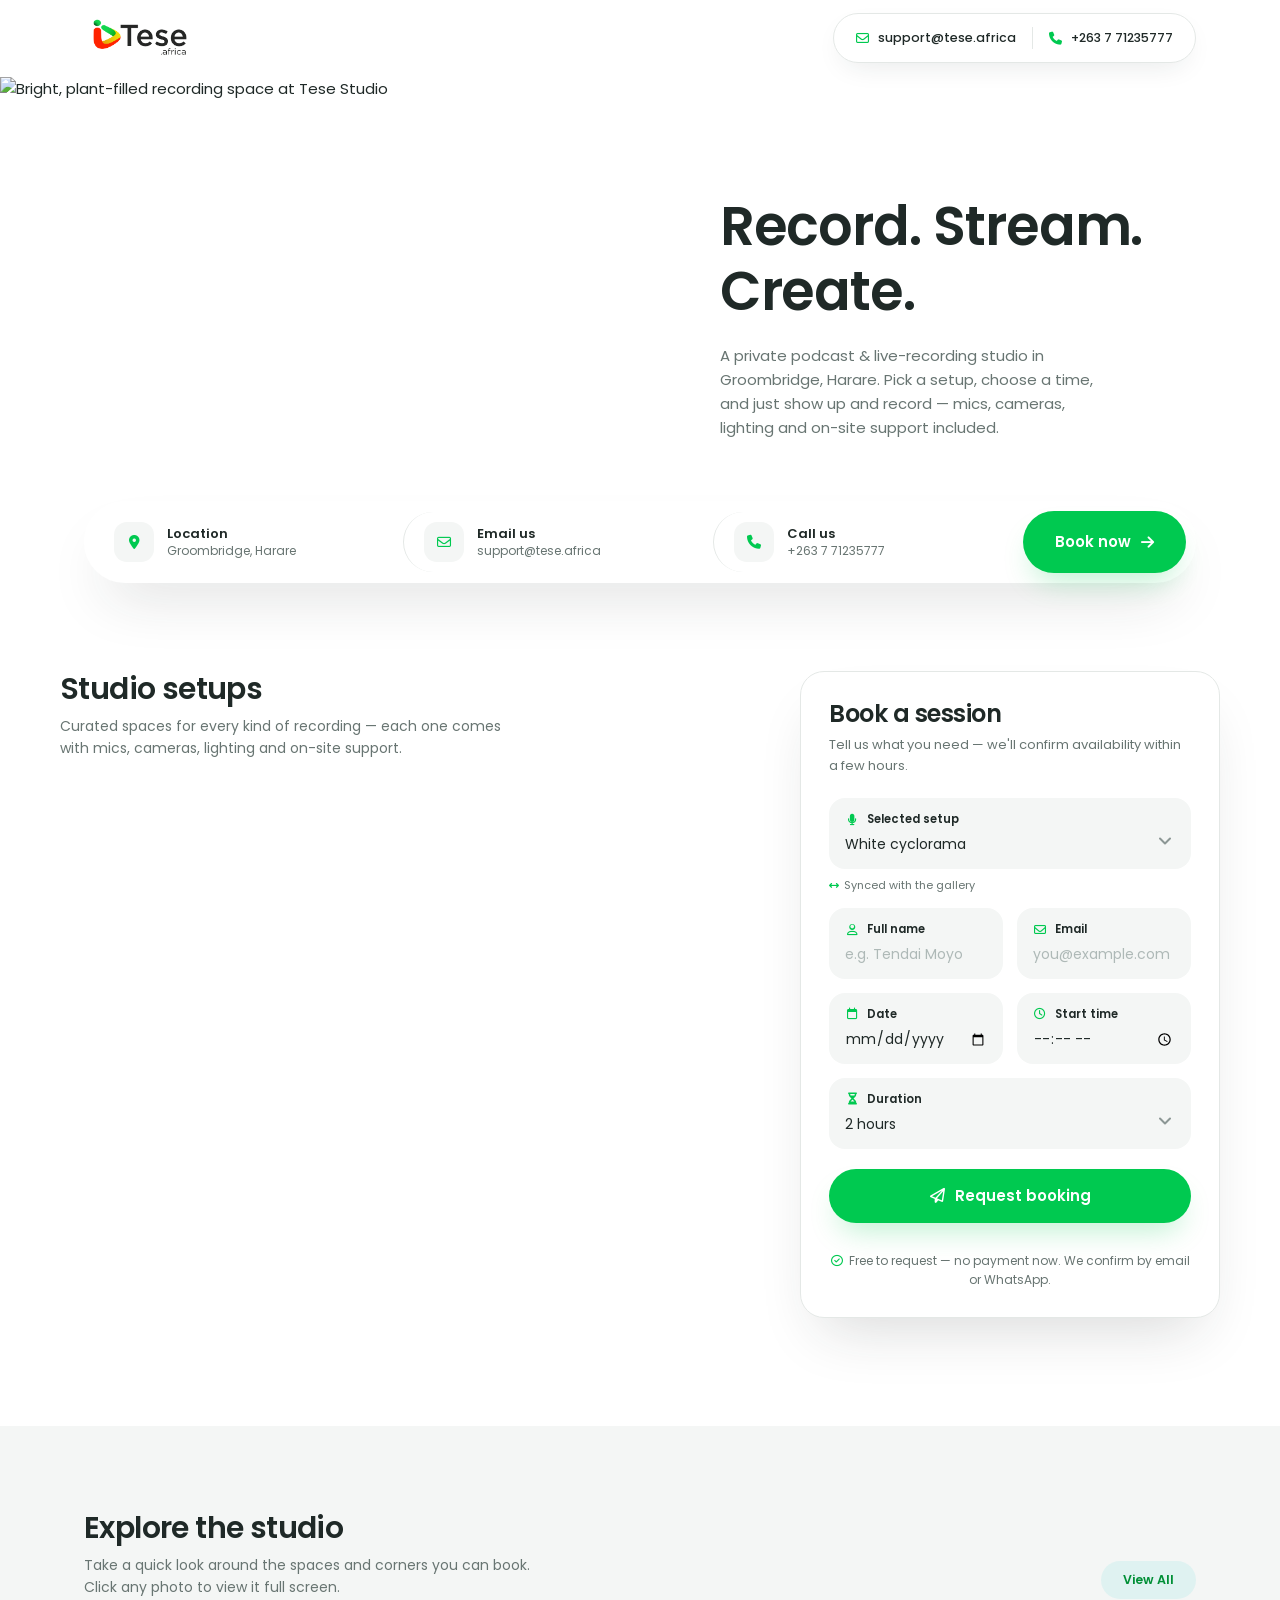
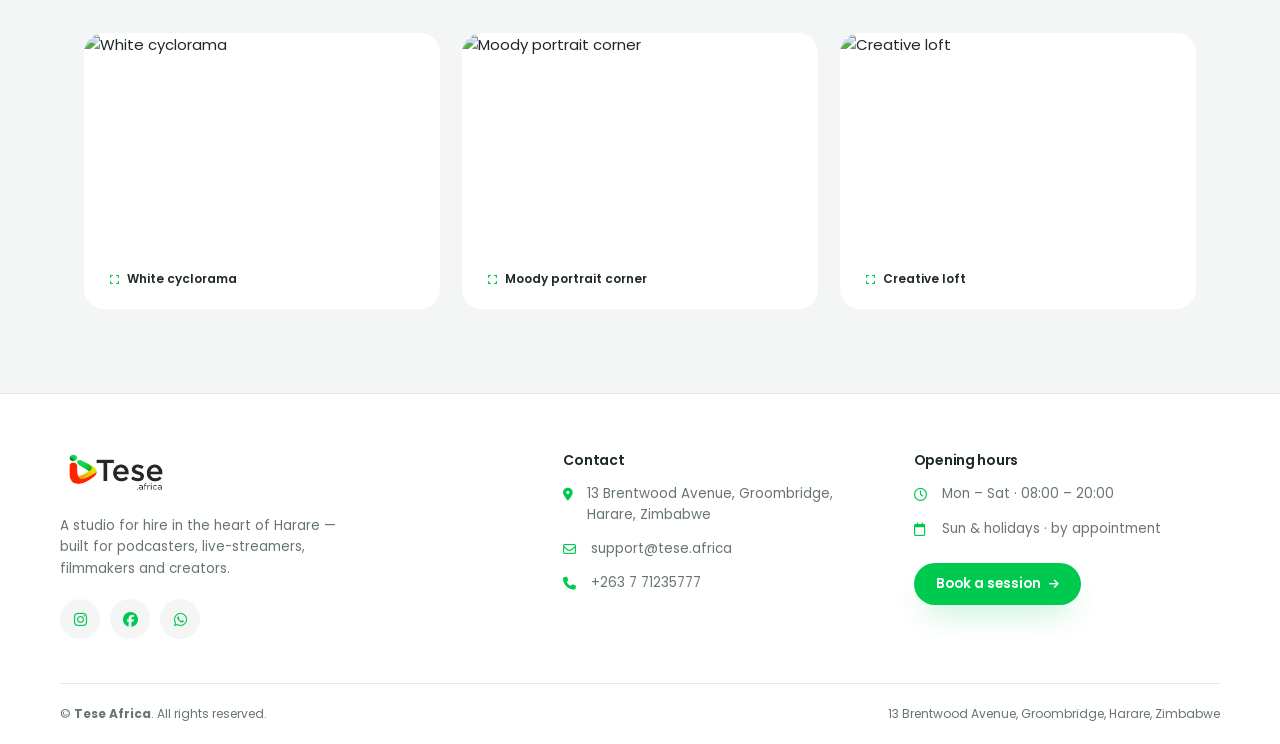
==== index.html @ d5e07c26 "Replace TanStack template with vanilla HTML landing page - Replace React/TanStack Start template wit" ====
<!DOCTYPE html>
<html lang="en">
<head>
<meta charset="UTF-8">
<meta name="viewport" content="width=device-width, initial-scale=1.0">
<title>Tese Studio — Podcast & recording studio hire in Harare</title>

<!-- Fonts + Icons -->
<link rel="preconnect" href="https://fonts.googleapis.com">
<link rel="preconnect" href="https://fonts.gstatic.com" crossorigin>
<link href="https://fonts.googleapis.com/css2?family=Poppins:wght@400;500;600;700&display=swap" rel="stylesheet">
<link rel="stylesheet" href="https://cdnjs.cloudflare.com/ajax/libs/font-awesome/6.5.2/css/all.min.css">
<link rel="icon" type="image/x-icon" href="public/icons/_favicon.ico">
<link rel="icon" type="image/png" href="public/images/Tese-Icon.png">
<link rel="icon" type="image/png" sizes="32x32" href="public/icons/_icon1.png">
<link rel="icon" type="image/png" sizes="192x192" href="public/manifest/web-app-manifest-192x192.png">
<link rel="icon" type="image/png" sizes="512x512" href="public/manifest/web-app-manifest-512x512.png">
<link rel="apple-touch-icon" href="public/icons/_apple-icon.png">
<link rel="icon" type="image/svg+xml" href="public/icons/icon0.svg">
<meta name="theme-color" content="#00C950">

<style>
/* ============ Design tokens (matched to reference) ============ */
:root{
  --green:#00C950;
  --teal:#00C950;
  --teal-dark:#00A83F;
  --teal-text:#008F36;
  --teal-ghost:#F4F6F5;
  --mint:#FFFFFF;
  --bg-soft:#F4F6F5;
  --ink:#1F2927;
  --muted:#687572;
  --line:#E4E8E6;
  --r-lg:24px;
  --r-md:18px;
  --shadow-lg:0 30px 60px -22px rgba(31,41,39,.18);
  --shadow-sm:0 10px 30px -12px rgba(31,41,39,.14);
  --shadow-teal:0 16px 30px -10px rgba(0,201,80,.28);
}

/* ============ Base ============ */
*{margin:0;padding:0;box-sizing:border-box}
html{scroll-behavior:smooth;scroll-padding-top:96px}
body{font-family:'Poppins',sans-serif;color:var(--ink);background:#FFFFFF;font-size:15px;line-height:1.6;-webkit-font-smoothing:antialiased}
img{display:block;max-width:100%}
a{text-decoration:none;color:inherit}
button{font-family:inherit;cursor:pointer;border:0;background:none;color:inherit}
ul{list-style:none}
::selection{background:rgba(47,183,179,.25)}
:focus-visible{outline:3px solid rgba(47,183,179,.55);outline-offset:2px;border-radius:10px}
.container{max-width:1160px;margin:0 auto;padding:0 24px}
h1,h2,h3{font-weight:600;line-height:1.2;letter-spacing:-.02em}
.muted{color:var(--muted)}
.section-head h2,.section-head .split-parent{font-size:clamp(24px,3vw,30px)}
.section-head p{color:var(--muted);font-size:14px;margin-top:8px;max-width:52ch}

/* ============ Header ============ */
.site-header{position:sticky;top:0;z-index:50;background:rgba(255,255,255,.86);backdrop-filter:blur(12px);border-bottom:1px solid transparent;transition:.25s}
.site-header.scrolled{border-color:var(--line);box-shadow:0 8px 24px -18px rgba(21,58,57,.25)}
.header-inner{display:flex;align-items:center;justify-content:space-between;gap:16px;height:76px}
.logo{display:inline-flex;align-items:center;gap:12px}
.logo-img{width:112px;height:auto;max-height:42px;object-fit:contain}
.header-contact{display:flex;align-items:center;background:#FFFFFF;border:1px solid var(--line);border-radius:999px;padding:6px;box-shadow:var(--shadow-sm)}
.hc-item{display:inline-flex;align-items:center;gap:9px;padding:8px 16px;border-radius:999px;font-size:12.5px;font-weight:500;transition:.2s}
.hc-item i{color:var(--teal);font-size:13px}
.hc-item:hover{background:var(--teal-ghost);color:var(--teal-text)}
.hc-sep{width:1px;height:22px;background:var(--line)}

/* ============ Hero (split + overlapping pill bar) ============ */
.hero-grid{display:grid;grid-template-columns:1.05fr 1fr;align-items:center}
.hero-media{position:relative}
.hero-media img{width:100%;height:480px;object-fit:cover}
.hero-copy{padding:64px 7vw 64px 64px}
.hero-copy h1{font-size:clamp(34px,4.3vw,54px);font-weight:600;color:#1F2927}
.hero-copy p{margin-top:20px;color:var(--muted);font-size:15px;max-width:42ch}
.hero-bar{position:relative;z-index:5;margin-top:-56px}
.quickbar{background:#FFFFFF;border-radius:999px;box-shadow:var(--shadow-lg);display:flex;align-items:center;padding:10px;gap:4px}
.qb-field{flex:1;display:flex;align-items:center;gap:13px;padding:10px 20px;border-radius:999px;transition:.2s}
.qb-field + .qb-field{border-left:1px solid var(--line)}
a.qb-field:hover{background:var(--teal-ghost)}
.qb-ic{flex:none;width:40px;height:40px;border-radius:13px;background:var(--teal-ghost);color:var(--teal);display:grid;place-items:center;font-size:14px}
.qb-label{display:block;font-size:13px;font-weight:600;line-height:1.3}
.qb-value{display:block;font-size:12px;color:var(--muted);line-height:1.3;white-space:nowrap}
.qb-btn{flex:none;display:inline-flex;align-items:center;justify-content:center;gap:10px;height:62px;padding:0 32px;border-radius:999px;background:var(--teal);color:#FFFFFF;font-size:15px;font-weight:600;box-shadow:var(--shadow-teal);transition:.25s}
.qb-btn:hover{background:var(--teal-dark);transform:translateY(-2px)}

/* ============ Main two-column layout ============ */
.booking-section{padding:88px 0 20px}
.two-col{display:grid;grid-template-columns:minmax(0,1.2fr) minmax(0,420px);gap:48px;align-items:start}

/* ---- Booking panel (sticky) ---- */
.booking-aside{position:sticky;top:100px}
.booking-card{background:#FFFFFF;border:1px solid var(--line);border-radius:var(--r-lg);padding:28px;box-shadow:var(--shadow-lg)}
.booking-card h2{font-size:24px}
.booking-card .sub{color:var(--muted);font-size:13px;margin:6px 0 22px}
.form-grid{display:grid;gap:14px}
.form-row{display:grid;grid-template-columns:1fr 1fr;gap:14px}
.field{background:var(--bg-soft);border:1.5px solid transparent;border-radius:16px;padding:11px 15px 12px;transition:.2s}
.field label{display:flex;align-items:center;gap:8px;font-size:11.5px;font-weight:600;color:var(--ink)}
.field label i{color:var(--teal);font-size:12px;width:14px;text-align:center}
.field input,.field select{width:100%;border:0;background:transparent;font-family:inherit;font-size:14px;color:var(--ink);padding:5px 0 0;outline:none}
.field input::placeholder{color:#AEB9B7}
.field select{appearance:none;-webkit-appearance:none;cursor:pointer;padding-right:24px;
  background-image:url("data:image/svg+xml,%3Csvg xmlns='http://www.w3.org/2000/svg' width='12' height='8' viewBox='0 0 12 8'%3E%3Cpath fill='none' stroke='%238C9795' stroke-width='2' stroke-linecap='round' stroke-linejoin='round' d='M1 1.5 6 6.5 11 1.5'/%3E%3C/svg%3E");
  background-repeat:no-repeat;background-position:right 4px center}
.field:focus-within{border-color:var(--teal);background:#FFFFFF;box-shadow:0 0 0 4px rgba(47,183,179,.14)}
.field.invalid{border-color:#E5484D;background:#FEF4F3}
.error-msg{display:none;color:#E5484D;font-size:11px;margin-top:5px}
.field.invalid .error-msg{display:block}
.sync-note{font-size:11px;color:var(--muted);margin-top:7px}
.sync-note i{color:var(--teal);margin-right:5px;font-size:10px}
.btn-primary{display:inline-flex;align-items:center;justify-content:center;gap:10px;background:var(--teal);color:#FFFFFF;font-size:15px;font-weight:600;border-radius:999px;transition:.25s;box-shadow:var(--shadow-teal)}
.btn-primary:hover{background:var(--teal-dark);transform:translateY(-2px)}
.btn-block{width:100%;height:54px;margin-top:6px}
.helper{margin-top:14px;text-align:center;font-size:12px;color:var(--muted)}
.helper i{color:var(--teal);margin-right:6px}

/* ============ Explore section ============ */
.explore{background:var(--bg-soft);padding:84px 0;margin-top:88px}
.explore .section-head{display:flex;align-items:flex-end;justify-content:space-between;gap:24px;margin-bottom:34px}
.btn-ghost{background:#DFF2F1;color:var(--teal-text);font-size:12.5px;font-weight:600;padding:10px 22px;border-radius:999px;transition:.25s;white-space:nowrap}
.btn-ghost:hover{background:var(--teal);color:#FFFFFF;transform:translateY(-2px)}
.explore-grid{display:grid;grid-template-columns:repeat(3,1fr);gap:22px}
.explore-grid.collapsed .explore-card:nth-child(n+4){display:none}
.explore-card{position:relative;border-radius:20px;overflow:hidden;cursor:zoom-in;aspect-ratio:4/3.1;background:var(--mint)}
.explore-card img{width:100%;height:100%;object-fit:cover;transition:transform .5s}
.explore-card:hover img{transform:scale(1.06)}
.explore-card::after{content:"";position:absolute;inset:0;background:linear-gradient(to top,rgba(15,26,26,.28),transparent 45%);opacity:0;transition:.3s}
.explore-card:hover::after{opacity:1}
.ec-cap{position:absolute;left:12px;bottom:12px;z-index:2;display:inline-flex;align-items:center;gap:8px;background:rgba(255,255,255,.94);font-size:12px;font-weight:600;padding:8px 14px;border-radius:999px}
.ec-cap i{color:var(--teal);font-size:10px}

/* ============ Footer ============ */
.site-footer{border-top:1px solid var(--line);background:#FFFFFF}
.footer-grid{display:grid;grid-template-columns:1.5fr 1fr 1fr;gap:44px;padding:58px 0 44px}
.footer-grid p{color:var(--muted);font-size:13.5px;margin-top:14px;max-width:34ch}
.f-title{font-size:14px;font-weight:600;margin-bottom:16px}
.f-item{display:flex;gap:12px;color:var(--muted);font-size:13.5px;margin-bottom:13px;line-height:1.55}
.f-item i{color:var(--teal);width:16px;margin-top:4px;font-size:13px}
a.f-item:hover{color:var(--teal-text)}
.f-link{display:inline-flex;align-items:center;gap:8px;color:#FFFFFF;font-size:13.5px;font-weight:600;margin-top:10px;background:var(--teal);padding:10px 22px;border-radius:999px;transition:.25s;box-shadow:var(--shadow-teal)}
.f-link:hover{background:var(--teal-dark);transform:translateY(-2px)}
.f-link i{font-size:11px;transition:.2s}
.f-link:hover i{transform:translateX(4px)}
.socials{display:flex;gap:10px;margin-top:20px}
.social{width:40px;height:40px;border-radius:50%;background:var(--teal-ghost);color:var(--teal);display:grid;place-items:center;font-size:15px;transition:.25s}
.social:hover{background:var(--teal);color:#FFFFFF;transform:translateY(-3px)}
.footer-bottom{border-top:1px solid var(--line);padding:20px 0;display:flex;justify-content:space-between;gap:12px;flex-wrap:wrap;font-size:12px;color:var(--muted)}

/* ============ Fullscreen viewer ============ */
.lightbox{position:fixed;inset:0;z-index:80;display:flex;align-items:center;justify-content:center;padding:24px;background:rgba(13,20,20,.74);backdrop-filter:blur(10px);opacity:0;pointer-events:none;transition:opacity .25s}
.lightbox.open{opacity:1;pointer-events:auto}
.lb-figure{max-width:960px;width:100%;transform:scale(.95) translateY(14px);transition:transform .3s}
.lightbox.open .lb-figure{transform:none}
.lb-figure img{width:100%;max-height:72vh;object-fit:cover;border-radius:20px;box-shadow:0 40px 90px -20px rgba(0,0,0,.6)}
.lb-figure figcaption{margin-top:18px;text-align:center;color:#FFFFFF}
.lb-figure strong{display:block;font-size:19px;font-weight:600}
.lb-figure span{display:block;margin-top:4px;font-size:13px;color:rgba(255,255,255,.72)}
.lb-img-wrap{position:relative;display:inline-block;max-width:100%}
.lb-book-btn{position:absolute;bottom:18px;right:18px;z-index:5;padding:12px 26px;font-size:14px}
.lb-close{position:fixed;top:22px;right:22px;width:46px;height:46px;border-radius:50%;background:rgba(255,255,255,.14);border:1px solid rgba(255,255,255,.25);color:#FFFFFF;font-size:16px;display:grid;place-items:center;transition:.25s}
.lb-close:hover{background:#FFFFFF;color:var(--ink)}

/* ============ Success modal ============ */
.modal{position:fixed;inset:0;z-index:90;display:grid;place-items:center;padding:20px;background:rgba(13,20,20,.6);backdrop-filter:blur(6px);opacity:0;pointer-events:none;transition:opacity .25s}
.modal.open{opacity:1;pointer-events:auto}
.modal-card{background:#FFFFFF;border-radius:var(--r-lg);padding:34px 30px;max-width:430px;width:100%;text-align:center;transform:translateY(14px) scale(.97);transition:transform .3s;box-shadow:var(--shadow-lg)}
.modal.open .modal-card{transform:none}
.check-ic{width:64px;height:64px;border-radius:50%;background:var(--teal-ghost);color:var(--teal);font-size:25px;display:grid;place-items:center;margin:0 auto 16px}
.modal-card h3{font-size:21px}
.modal-card>p{color:var(--muted);font-size:13.5px;margin-top:8px}
.modal-card>p b{color:var(--ink);font-weight:600}
.summary{margin:20px 0 22px;text-align:left;background:var(--bg-soft);border-radius:16px;padding:4px 18px}
.summary li{display:flex;justify-content:space-between;gap:14px;padding:11px 0;font-size:13px;border-bottom:1px dashed var(--line)}
.summary li:last-child{border:0}
.summary .k{color:var(--muted)}
.summary .v{font-weight:600;text-align:right}

/* ============ Responsive ============ */
@media (max-width:1024px){
  .two-col{grid-template-columns:1fr;gap:56px}
  .booking-aside{position:static}
  .hero-grid{grid-template-columns:1fr}
  .hero-media img{height:300px}
  .hero-copy{padding:32px 24px 4px}
  .hero-bar{margin-top:26px}
  .explore-grid{grid-template-columns:repeat(2,1fr)}
  .footer-grid{grid-template-columns:1fr 1fr}
}
@media (max-width:767px){
  .container{padding:0 24px}
  .site-header{border-bottom-color:var(--line)}
  .header-inner{height:68px;gap:12px}
  .logo-img{width:96px}
  .header-contact{padding:4px}
  .hc-item{padding:8px 10px}
  .hc-sep{display:none}
  .hero-media img{height:240px}
  .hero-copy{padding:32px 24px 4px}
  .hero-bar{margin-top:24px}
  .quickbar{flex-direction:column;align-items:stretch;padding:10px;border-radius:24px;gap:2px}
  .qb-field{padding:12px 14px;gap:10px}
  .qb-field + .qb-field{border-left:0;border-top:1px solid var(--line)}
  .qb-ic{width:34px;height:34px}
  .qb-btn{width:100%;height:52px;margin-top:8px;padding:0 18px;font-size:14px}
  .header-contact .hc-item span{display:none}
  .booking-section{padding:56px 0 48px}
  .section-head{padding:0}
  .section-head h2{font-size:24px}
  .section-head p{font-size:13px}
  #accordionGallery{width:100%;max-width:100%;margin-top:20px}
  .two-col{grid-template-columns:1fr;gap:32px}
  .booking-aside{position:static}
  .booking-card{padding:20px}
  .form-grid{gap:12px}
  .field{padding:11px 14px 12px}
  .explore-grid{grid-template-columns:1fr;gap:16px}
  .explore{padding:56px 0 48px;margin-top:56px}
  .explore .section-head{flex-direction:column;align-items:flex-start;gap:14px;margin-bottom:28px}
  .footer-grid{grid-template-columns:1fr;gap:36px;padding:56px 0 48px;text-align:left;justify-items:start;align-items:start}
  .footer-grid > div{width:100%}
  .f-item{justify-content:flex-start}
  .socials{justify-content:flex-start}
  .footer-bottom{justify-content:flex-start;text-align:left;padding:24px 0}
  .fb-address{display:none}
  .site-footer{padding:0 20px}
}
@media (max-width:460px){
  .form-row{grid-template-columns:1fr}
}
@media (prefers-reduced-motion:reduce){
  *,*::before,*::after{transition:none!important;animation:none!important}
  html{scroll-behavior:auto}
}
.star-border {
  position: relative;
  border-radius: 999px;
  overflow: hidden;
  z-index: 0;
  display: inline-flex;
  align-items: center;
  justify-content: center;
}
.star-border::before,
.star-border::after {
  content: '';
  position: absolute;
  border-radius: 50%;
  background: radial-gradient(circle, var(--sb-color, #00C950), transparent 10%);
  opacity: 0.7;
  z-index: -1;
}
.star-border::before {
  width: 300%;
  height: 50%;
  bottom: -12px;
  right: -250%;
  animation: star-movement-bottom linear infinite alternate;
}
.star-border::after {
  width: 300%;
  height: 50%;
  top: -12px;
  left: -250%;
  animation: star-movement-top linear infinite alternate;
}
.star-border.circle {
  border-radius: 50%;
  width: 48px;
  height: 48px;
  padding: 0;
  flex: none;
}
.star-border-container {
  display: inline-block;
  position: relative;
  border-radius: 50%;
  overflow: hidden;
}
.border-gradient-bottom {
  position: absolute;
  width: 300%;
  height: 50%;
  opacity: 0.7;
  bottom: -12px;
  right: -250%;
  border-radius: 50%;
  animation: star-movement-bottom linear infinite alternate;
  z-index: 0;
}
.border-gradient-top {
  position: absolute;
  opacity: 0.7;
  width: 300%;
  height: 50%;
  top: -12px;
  left: -250%;
  border-radius: 50%;
  animation: star-movement-top linear infinite alternate;
  z-index: 0;
}
.inner-content {
  position: relative;
  border: 1px solid transparent;
  background: var(--sb-bg, #000);
  color: var(--sb-color, white);
  font-size: 16px;
  text-align: center;
  padding: 0;
  width: 48px;
  height: 48px;
  border-radius: 50%;
  z-index: 1;
  pointer-events: auto;
  display: inline-flex;
  align-items: center;
  justify-content: center;
}
@keyframes star-movement-bottom {
  0% { transform: translate(0%, 0%); opacity: 1; }
  100% { transform: translate(-100%, 0%); opacity: 0; }
}
@keyframes star-movement-top {
  0% { transform: translate(0%, 0%); opacity: 1; }
  100% { transform: translate(100%, 0%); opacity: 0; }
}

/* ============ AccordionGallery ============ */
#accordionGallery { margin-top: 26px; }
.accordion-gallery {
  --ag-accent: #ffffff;
  --ag-overlay: #060010;
  --ag-text: #ffffff;
  --ag-gap: 10px;
  --ag-radius: 16px;
  --ag-media-size: 320px;
  display: flex;
  flex-direction: row;
  gap: var(--ag-gap);
  width: 100%;
  max-width: 100%;
  perspective: 1400px;
  perspective-origin: 50% 50%;
}
.accordion-gallery--vertical { flex-direction: column; }
.ag-panel {
  position: relative;
  flex: 1 1 0;
  min-width: 0;
  min-height: 0;
  overflow: hidden;
  border-radius: var(--ag-radius);
  cursor: pointer;
  display: block;
  text-decoration: none;
  outline: none;
  transform-style: preserve-3d;
  transform-origin: center center;
  background: #0a0713;
  box-shadow: 0 10px 30px -18px rgba(0,0,0,.8);
  will-change: flex-grow, transform;
  -webkit-tap-highlight-color: transparent;
}
.ag-panel:focus-visible {
  box-shadow: 0 0 0 2px var(--ag-accent), 0 10px 30px -18px rgba(0,0,0,.8);
}
.ag-panel__frame { position: absolute; inset: 0; overflow: hidden; border-radius: inherit; }
.ag-panel__media {
  --ag-gray: 1; --ag-dim: 0.35;
  position: absolute; top: 50%; left: 50%;
  width: var(--ag-media-size); height: 100%;
  filter: grayscale(var(--ag-gray));
  will-change: transform, filter;
}
.accordion-gallery--vertical .ag-panel__media { width: 100%; height: var(--ag-media-size); }
.ag-panel__media img {
  width: 100%; height: 100%; object-fit: cover;
  display: block; user-select: none; -webkit-user-drag: none;
}
.ag-panel__overlay {
  position: absolute; inset: 0; pointer-events: none;
  background: linear-gradient(180deg, transparent 45%, color-mix(in srgb, var(--ag-overlay) 78%, transparent) 100%),
              color-mix(in srgb, var(--ag-overlay) calc(var(--ag-dim, 0.35) * 100%), transparent);
}
.ag-panel__label {
  position: absolute; left: 20px; bottom: 20px; right: 20px;
  display: flex; align-items: center; gap: 12px;
  pointer-events: none; z-index: 2;
}
.ag-panel__bar {
  flex: 0 0 auto; width: 3px; height: 26px; border-radius: 3px;
  background: var(--ag-accent); opacity: 0;
  box-shadow: 0 0 12px color-mix(in srgb, var(--ag-accent) 60%, transparent);
}
.ag-panel__text {
  color: var(--ag-text); font-family: inherit; font-weight: 600;
  font-size: clamp(1rem, 1.4vw, 1.4rem); letter-spacing: 0.01em;
  white-space: nowrap; overflow: hidden; text-overflow: ellipsis; opacity: 0;
  text-shadow: 0 2px 14px rgba(0,0,0,.55);
}
@media (max-width: 520px) {
  .accordion-gallery { flex-direction: column; perspective: none; height: auto !important; }
  .ag-panel { min-height: 84px; transform: none !important; }
  .accordion-gallery .ag-panel__media { width: 100%; height: var(--ag-media-size); }
}
@media (prefers-reduced-motion: reduce) { .ag-panel, .ag-panel__media { will-change: auto; } }

</style>
</head>
<body id="top">

<!-- ================= HEADER ================= -->
<header class="site-header">
  <div class="container header-inner">
    <a class="logo" href="#top" aria-label="Tese Studio — home">
      <img class="logo-img" src="public/images/Tese-Dark-logo.png" alt="Tese Studio">
    </a>
    <div class="header-contact">
      <a class="hc-item" href="mailto:support@tese.africa"><i class="fa-regular fa-envelope"></i><span>support@tese.africa</span></a>
      <span class="hc-sep" aria-hidden="true"></span>
      <a class="hc-item" href="tel:+263771235777"><i class="fa-solid fa-phone"></i><span>+263 7 71235777</span></a>
    </div>
  </div>
</header>

<main>
  <!-- ================= HERO ================= -->
  <section class="hero">
    <div class="hero-grid">
      <div class="hero-media">
        <img src="https://images.unsplash.com/photo-1497366216548-37526070297c?auto=format&fit=crop&w=1600&q=80" alt="Bright, plant-filled recording space at Tese Studio">
      </div>
      <div class="hero-copy">
        <h1 id="heroTitle" class="split-parent">Record. Stream. Create.</h1>
        <p>A private podcast &amp; live-recording studio in Groombridge, Harare. Pick a setup, choose a time, and just show up and record — mics, cameras, lighting and on-site support included.</p>
      </div>
    </div>

    <!-- Overlapping quick-contact pill (mirrors the reference search bar) -->
    <div class="hero-bar container">
      <div class="quickbar">
        <div class="qb-field">
          <span class="qb-ic"><i class="fa-solid fa-location-dot"></i></span>
          <span><span class="qb-label">Location</span><span class="qb-value">Groombridge, Harare</span></span>
        </div>
        <a class="qb-field" href="mailto:support@tese.africa">
          <span class="qb-ic"><i class="fa-regular fa-envelope"></i></span>
          <span><span class="qb-label">Email us</span><span class="qb-value">support@tese.africa</span></span>
        </a>
        <a class="qb-field" href="tel:+263771235777">
          <span class="qb-ic"><i class="fa-solid fa-phone"></i></span>
          <span><span class="qb-label">Call us</span><span class="qb-value">+263 7 71235777</span></span>
        </a>
        <a class="qb-btn star-border" href="#book">Book now <i class="fa-solid fa-arrow-right"></i></a>
      </div>
    </div>
  </section>

  <!-- ================= MAIN: gallery + booking ================= -->
  <section class="booking-section container" id="book">
    <div class="two-col">

      <!-- LEFT — setups gallery -->
      <div>
        <div class="section-head">
          <h2 id="studioSetupsTitle" class="split-parent">Studio setups</h2>
          <p>Curated spaces for every kind of recording — each one comes with mics, cameras, lighting and on-site support.</p>
        </div>

        <div id="accordionGallery"></div>
      </div>

      <!-- RIGHT — sticky booking panel -->
      <aside class="booking-aside" aria-label="Booking form">
        <div class="booking-card">
          <h2>Book a session</h2>
          <p class="sub">Tell us what you need — we'll confirm availability within a few hours.</p>

          <form id="bookingForm" class="form-grid" novalidate>
            <div class="field">
              <label for="setupSelect"><i class="fa-solid fa-microphone"></i>Selected setup</label>
              <select id="setupSelect"><!-- options injected --></select>
            </div>
            <p class="sync-note" style="margin-top:-6px"><i class="fa-solid fa-arrows-left-right"></i>Synced with the gallery</p>

            <div class="form-row">
              <div class="field">
                <label for="fullName"><i class="fa-regular fa-user"></i>Full name</label>
                <input id="fullName" type="text" placeholder="e.g. Tendai Moyo" autocomplete="name">
                <span class="error-msg">Please enter your full name</span>
              </div>
              <div class="field">
                <label for="email"><i class="fa-regular fa-envelope"></i>Email</label>
                <input id="email" type="email" placeholder="you@example.com" autocomplete="email">
                <span class="error-msg">Enter a valid email address</span>
              </div>
            </div>

            <div class="form-row">
              <div class="field">
                <label for="date"><i class="fa-regular fa-calendar"></i>Date</label>
                <input id="date" type="date">
                <span class="error-msg">Pick a date (today or later)</span>
              </div>
              <div class="field">
                <label for="time"><i class="fa-regular fa-clock"></i>Start time</label>
                <input id="time" type="time">
                <span class="error-msg">Pick a start time</span>
              </div>
            </div>

            <div class="field">
              <label for="duration"><i class="fa-solid fa-hourglass-half"></i>Duration</label>
              <select id="duration">
                <option>1 hour</option>
                <option selected>2 hours</option>
                <option>3 hours</option>
                <option>4 hours</option>
                <option>6 hours</option>
                <option>Full day (8 hours)</option>
              </select>
            </div>

            <button type="submit" class="btn-primary btn-block star-border"><i class="fa-regular fa-paper-plane"></i> Request booking</button>
            <p class="helper"><i class="fa-regular fa-circle-check"></i>Free to request — no payment now. We confirm by email or WhatsApp.</p>
          </form>
        </div>
      </aside>

    </div>
  </section>

  <!-- ================= EXPLORE ================= -->
  <section class="explore" id="explore">
    <div class="container">
      <div class="section-head">
        <div>
          <h2 id="exploreTitle" class="split-parent">Explore the studio</h2>
          <p>Take a quick look around the spaces and corners you can book. Click any photo to view it full screen.</p>
        </div>
        <button class="btn-ghost star-border" id="viewAllBtn">View All</button>
      </div>
      <div class="explore-grid collapsed" id="exploreGrid"><!-- cards injected from studioSetups --></div>
    </div>
  </section>
</main>

<!-- ================= FOOTER ================= -->
<footer class="site-footer">
  <div class="container footer-grid">
    <div>
      <a class="logo" href="https://tese.africa" target="_blank" rel="noopener" aria-label="Tese Africa — home">
        <img class="logo-img" src="public/images/Tese-Dark-logo.png" alt="Tese Africa">
      </a>
      <p>A studio for hire in the heart of Harare — built for podcasters, live-streamers, filmmakers and creators.</p>
      <div class="socials">
        <a class="social" href="https://www.instagram.com/tese.africa/" target="_blank" rel="noopener" aria-label="Tese Africa on Instagram"><i class="fa-brands fa-instagram"></i></a>
        <a class="social" href="https://www.facebook.com/p/Tese-Africa-61585199640079/" target="_blank" rel="noopener" aria-label="Tese Africa on Facebook"><i class="fa-brands fa-facebook"></i></a>
        <a class="social" href="https://wa.me/263771235777" target="_blank" rel="noopener" aria-label="Tese Africa on WhatsApp"><i class="fa-brands fa-whatsapp"></i></a>
      </div>
    </div>
    <div>
      <h3 class="f-title">Contact</h3>
      <p class="f-item"><i class="fa-solid fa-location-dot"></i>13 Brentwood Avenue, Groombridge, Harare, Zimbabwe</p>
      <a class="f-item" href="mailto:support@tese.africa"><i class="fa-regular fa-envelope"></i>support@tese.africa</a>
      <a class="f-item" href="tel:+263771235777"><i class="fa-solid fa-phone"></i>+263 7 71235777</a>
    </div>
    <div>
      <h3 class="f-title">Opening hours</h3>
      <p class="f-item"><i class="fa-regular fa-clock"></i>Mon – Sat · 08:00 – 20:00</p>
      <p class="f-item"><i class="fa-regular fa-calendar"></i>Sun &amp; holidays · by appointment</p>
      <a class="f-link star-border" href="#book">Book a session <i class="fa-solid fa-arrow-right"></i></a>
    </div>
  </div>
  <div class="container footer-bottom">
    <a href="https://tese.africa" target="_blank" rel="noopener"><span>© <span id="year"></span> <strong>Tese Africa</strong>. All rights reserved.</span></a>
    <span class="fb-address">13 Brentwood Avenue, Groombridge, Harare, Zimbabwe</span>
  </div>
</footer>

<!-- ================= FULLSCREEN VIEWER ================= -->
<div class="lightbox" id="lightbox" role="dialog" aria-modal="true" aria-label="Full screen setup preview" aria-hidden="true">
  <button class="lb-close" id="lbClose" aria-label="Close full screen preview"><i class="fa-solid fa-xmark"></i></button>
  <figure class="lb-figure">
    <span class="lb-img-wrap">
      <img id="lbImg" src="" alt="">
      <button class="btn-primary lb-book-btn star-border" id="lbBook"><i class="fa-solid fa-calendar-check"></i> Book a session</button>
    </span>
    <figcaption><strong id="lbName"></strong><span id="lbDesc"></span></figcaption>
  </figure>
</div>

<!-- ================= SUCCESS CONFIRMATION ================= -->
<div class="modal" id="successModal" role="dialog" aria-modal="true" aria-label="Booking request confirmation" aria-hidden="true">
  <div class="modal-card">
    <div class="check-ic"><i class="fa-solid fa-check"></i></div>
    <h3>Booking request sent!</h3>
    <p>Thanks, <b id="sumName"></b> — we've received your request and will confirm at <b id="sumEmail"></b> shortly.</p>
    <ul class="summary">
      <li><span class="k">Setup</span><span class="v" id="sumSetup"></span></li>
      <li><span class="k">Date</span><span class="v" id="sumDate"></span></li>
      <li><span class="k">Start time</span><span class="v" id="sumTime"></span></li>
      <li><span class="k">Duration</span><span class="v" id="sumDuration"></span></li>
    </ul>
    <button class="btn-primary star-border" id="closeSuccess" style="padding:13px 36px">Done</button>
  </div>
</div>

<!-- ClickSpark integration (vanilla JS overlay) -->
<script>
  (function() {
    var sparkColor = '#00C950';
    var sparkSize = 10;
    var sparkRadius = 15;
    var sparkCount = 8;
    var duration = 400;

    var canvas = document.createElement('canvas');
    canvas.style.cssText = 'position:fixed;inset:0;z-index:9999;width:100vw;height:100vh;pointer-events:none;display:block;user-select:none;';
    document.body.appendChild(canvas);
    var ctx = canvas.getContext('2d');

    var sparks = [];
    var dpr = Math.min(window.devicePixelRatio || 1, 2);
    var w, h;

    function resize() {
      w = window.innerWidth;
      h = window.innerHeight;
      canvas.width = w * dpr;
      canvas.height = h * dpr;
      canvas.style.width = w + 'px';
      canvas.style.height = h + 'px';
      ctx.setTransform(dpr, 0, 0, dpr, 0, 0);
    }
    resize();
    window.addEventListener('resize', resize);

    function easeFunc(t) {
      return t * (2 - t);
    }

    function draw(timestamp) {
      ctx.clearRect(0, 0, w, h);
      sparks = sparks.filter(function(spark) {
        var elapsed = timestamp - spark.startTime;
        if (elapsed >= duration) return false;
        var progress = elapsed / duration;
        var eased = easeFunc(progress);
        var distance = eased * sparkRadius;
        var lineLength = sparkSize * (1 - eased);
        var x1 = spark.x + distance * Math.cos(spark.angle);
        var y1 = spark.y + distance * Math.sin(spark.angle);
        var x2 = spark.x + (distance + lineLength) * Math.cos(spark.angle);
        var y2 = spark.y + (distance + lineLength) * Math.sin(spark.angle);
        ctx.strokeStyle = sparkColor;
        ctx.lineWidth = 2;
        ctx.beginPath();
        ctx.moveTo(x1, y1);
        ctx.lineTo(x2, y2);
        ctx.stroke();
        return true;
      });
      requestAnimationFrame(draw);
    }
    requestAnimationFrame(draw);

    document.addEventListener('click', function(e) {
      var x = e.clientX;
      var y = e.clientY;
      var now = performance.now();
      for (var i = 0; i < sparkCount; i++) {
        sparks.push({
          x: x, y: y,
          angle: (2 * Math.PI * i) / sparkCount,
          startTime: now
        });
      }
    }, true);
  })();
</script>

<!-- StarBorder integration -->
<script type="module">
  import React from 'https://esm.sh/react@18.3.1';
  import { createRoot } from 'https://esm.sh/react-dom@18.3.1/client';

  const StarBorder = ({
    as: Component = 'button',
    className = '',
    color = 'white',
    speed = '6s',
    thickness = 1,
    backgroundColor = '#000000',
    textColor = '#ffffff',
    borderColor = '#222222',
    children,
    ...rest
  }) => {
    const containerStyle = { padding: `${thickness}px 0`, ...(rest.style || {}) };
    const componentProps = { ...rest, style: containerStyle, className: `star-border-container ${className}` };
    return React.createElement(
      Component,
      componentProps,
      React.createElement('div', { className: 'border-gradient-bottom', style: { background: `radial-gradient(circle, ${color}, transparent 10%)`, animationDuration: speed } }),
      React.createElement('div', { className: 'border-gradient-top', style: { background: `radial-gradient(circle, ${color}, transparent 10%)`, animationDuration: speed } }),
      React.createElement('div', { className: 'inner-content', style: { background: backgroundColor, color: textColor, borderColor } }, children)
    );
  };

  const sbEl = document.createElement('div');
  sbEl.id = 'starBorderBtn';
  sbEl.style.cssText = 'position:fixed;bottom:24px;right:24px;z-index:99999;pointer-events:none;transition:opacity .3s';
  document.body.appendChild(sbEl);

  const sbRoot = createRoot(sbEl);
  sbRoot.render(
    React.createElement(StarBorder, {
      as: 'a',
      href: 'https://wa.me/263771235777',
      target: '_blank',
      rel: 'noopener',
      color: '#25D366',
      speed: '4s',
      thickness: 2,
      backgroundColor: '#FFFFFF',
      textColor: '#25D366',
      borderColor: '#25D366'
    }, React.createElement('span', {
      style: { fontSize: '20px', cursor: 'pointer', fontWeight: 600, display: 'inline-flex', alignItems: 'center', justifyContent: 'center', width: '48px', height: '48px', borderRadius: '50%', padding: '0' }
    }, React.createElement('i', { className: 'fa-brands fa-whatsapp' }))
    )
  );

  window.__sbEl = sbEl;
  window.__sbRoot = sbRoot;
</script>

<!-- AccordionGallery integration -->
<script type="module">
  import React, { useRef, useEffect, useState, useCallback } from 'https://esm.sh/react@18.3.1';
  import { createRoot } from 'https://esm.sh/react-dom@18.3.1/client';
  import { gsap } from 'https://esm.sh/gsap@3.12.5';

  const h = React.createElement;

  const DEFAULT_ITEMS = [
    { image: 'https://picsum.photos/id/1015/900/1200', label: 'Canyon', link: '#' },
    { image: 'https://picsum.photos/id/1018/900/1200', label: 'Ridgeline', link: '#' },
    { image: 'https://picsum.photos/id/1039/900/1200', label: 'Falls', link: '#' },
    { image: 'https://picsum.photos/id/1043/900/1200', label: 'Harbour', link: '#' },
    { image: 'https://picsum.photos/id/1044/900/1200', label: 'Skyline', link: '#' }
  ];

  const AccordionGallery = ({
    items = DEFAULT_ITEMS,
    defaultIndex = 2,
    accentColor = '#ffffff',
    overlayColor = '#060010',
    textColor = '#ffffff',
    height = 460,
    gap = 10,
    radius = 16,
    expandRatio = 0.52,
    orientation = 'horizontal',
    duration = 0.6,
    ease = 'power3.out',
    parallax = 0.5,
    tilt = 8,
    stagger = 0.06,
    trigger = 'hover',
    showLabels = true,
    grayscale = true,
    className = ''
  }) => {
    const rootRef = useRef(null);
    const panelRefs = useRef([]);
    const mediaRefs = useRef([]);
    const barRefs = useRef([]);
    const textRefs = useRef([]);
    const tlRef = useRef(null);
    const firstRunRef = useRef(true);
    const mediaSizeRef = useRef(320);

    const vertical = orientation === 'vertical';
    const count = items.length;
    const [active, setActive] = useState(Math.min(Math.max(defaultIndex, 0), count - 1));

    const prefersReduced = typeof window !== 'undefined' && window.matchMedia ? window.matchMedia('(prefers-reduced-motion: reduce)').matches : false;

    const applyLayout = useCallback((animate) => {
      const panels = panelRefs.current;
      if (!panels.length) return;
      const r = Math.min(Math.max(expandRatio, 0.2), 0.9);
      const grow = count > 1 ? (r * (count - 1)) / (1 - r) : 1;
      const mediaSize = mediaSizeRef.current;
      tlRef.current?.kill();
      const dur = animate && !prefersReduced ? duration : 0;
      const tl = gsap.timeline();
      panels.forEach((panel, i) => {
        if (!panel) return;
        const isActive = i === active;
        const media = mediaRefs.current[i];
        const bar = barRefs.current[i];
        const text = textRefs.current[i];
        const rot = isActive ? 0 : i < active ? tilt : -tilt;
        const rotProp = vertical ? { rotateX: -rot } : { rotateY: rot };
        tl.to(panel, { flexGrow: isActive ? grow : 1, ...rotProp, duration: dur, ease }, 0);
        if (media) {
          const drift = Math.max(-1.5, Math.min(1.5, active - i));
          const shift = drift * parallax * mediaSize * 0.06;
          const gray = grayscale ? (isActive ? 0 : 1) : 0;
          tl.to(media, {
            xPercent: -50, yPercent: -50,
            x: vertical ? 0 : isActive ? 0 : shift,
            y: vertical ? (isActive ? 0 : shift) : 0,
            '--ag-gray': gray, '--ag-dim': isActive ? 0 : 0.35,
            duration: dur, ease
          }, 0);
        }
        if (showLabels && bar && text) {
          if (isActive) {
            tl.to([bar, text], { opacity: 1, x: 0, duration: dur, ease, stagger: prefersReduced ? 0 : stagger }, 0);
          } else {
            tl.to([bar, text], { opacity: 0, x: -14, duration: dur * 0.6, ease }, 0);
          }
        }
      });
      tlRef.current = tl;
    }, [active, count, expandRatio, duration, ease, vertical, tilt, parallax, grayscale, showLabels, stagger, prefersReduced]);

    useEffect(() => {
      const el = rootRef.current;
      if (!el) return;
      const measure = () => {
        const rect = el.getBoundingClientRect();
        const total = vertical ? rect.height : rect.width;
        const usable = Math.max(total - gap * (count - 1), 120);
        const size = Math.max(140, usable * Math.min(Math.max(expandRatio, 0.2), 0.9) * 1.22);
        mediaSizeRef.current = size;
        el.style.setProperty('--ag-media-size', `${size}px`);
        applyLayout(!firstRunRef.current);
      };
      measure();
      const ro = new ResizeObserver(measure);
      ro.observe(el);
      return () => ro.disconnect();
    }, [applyLayout, gap, count, expandRatio, vertical]);

    useEffect(() => {
      applyLayout(!firstRunRef.current);
      firstRunRef.current = false;
    }, [applyLayout]);

    useEffect(() => () => { tlRef.current?.kill(); }, []);

    const handleEnter = (i) => { if (trigger === 'hover') setActive(i); };
    const handleClick = (i, e) => { if (i !== active) { e.preventDefault(); setActive(i); } };
    const handleKeyDown = (i, e) => {
      if (e.key === 'ArrowRight' || e.key === 'ArrowDown') { e.preventDefault(); setActive((i + 1) % count); }
      else if (e.key === 'ArrowLeft' || e.key === 'ArrowUp') { e.preventDefault(); setActive((i - 1 + count) % count); }
    };

    return h('div', {
      ref: rootRef,
      className: `accordion-gallery${vertical ? ' accordion-gallery--vertical' : ''}${className ? ` ${className}` : ''}`,
      style: {
        '--ag-accent': accentColor,
        '--ag-overlay': overlayColor,
        '--ag-text': textColor,
        '--ag-gap': `${gap}px`,
        '--ag-radius': `${radius}px`,
        height: vertical ? `${Math.round(height * 1.6)}px` : `${height}px`
      },
      role: 'list',
      'aria-label': 'Image accordion gallery'
    }, items.map((item, i) => {
      const isActive = i === active;
      const Tag = item.link ? 'a' : 'div';
      return h(Tag, {
        key: i,
        ref: el => (panelRefs.current[i] = el),
        className: `ag-panel${isActive ? ' ag-panel--active' : ''}`,
        style: { borderRadius: `${radius}px` },
        href: item.link || undefined,
        onClick: e => handleClick(i, e),
        onMouseEnter: () => handleEnter(i),
        onFocus: () => setActive(i),
        onKeyDown: e => handleKeyDown(i, e),
        role: 'listitem',
        tabIndex: 0,
        'aria-current': isActive ? 'true' : undefined,
        'aria-label': item.label
      },
        h('span', { className: 'ag-panel__frame' },
          h('span', { className: 'ag-panel__media', ref: el => (mediaRefs.current[i] = el) },
            h('img', { src: item.image, alt: item.alt || item.label || '', draggable: 'false' })
          ),
          h('span', { className: 'ag-panel__overlay', 'aria-hidden': 'true' })
        ),
        showLabels ? h('span', { className: 'ag-panel__label', 'aria-hidden': 'true' },
          h('span', { className: 'ag-panel__bar', ref: el => (barRefs.current[i] = el) }),
          h('span', { className: 'ag-panel__text', ref: el => (textRefs.current[i] = el) }, item.label)
        ) : null
      );
    }));
  };

  const galleryEl = document.getElementById('accordionGallery');
  if (galleryEl && window.studioSetups) {
    const items = window.studioSetups.map(s => ({ image: s.image, label: s.name, id: s.id }));
    const root = createRoot(galleryEl);
    root.render(
      h(AccordionGallery, {
        items,
        defaultIndex: 2,
        expandRatio: 0.52,
        trigger: 'hover',
        accentColor: '#00C950',
        overlayColor: '#060010',
        textColor: '#ffffff',
        height: 460,
        gap: 10,
        radius: 16,
        duration: 0.6,
        ease: 'power3.out',
        parallax: 0.5,
        tilt: 8,
        stagger: 0.06
      })
    );
  }
</script>



<script>
/* =========================================================
   REUSABLE DATA — add an object here and a slide, a dot,
   a dropdown option and an explore card appear automatically.
   ========================================================= */
const studioSetups = [
  {
    id: 'white-cyclorama',
    name: 'White cyclorama',
    description: 'Clean infinite white backdrop, ideal for podcast interviews & product videos.',
    capacity: 'up to 6 people',
    image: 'https://images.unsplash.com/photo-1497366811353-6870744d04b2?auto=format&fit=crop&w=1200&q=80'
  },
  {
    id: 'moody-portrait',
    name: 'Moody portrait corner',
    description: 'Low-key lighting corner with textured backdrops for dramatic talking-head videos.',
    capacity: 'up to 3 people',
    image: 'https://images.unsplash.com/photo-1516035069371-29a1b244cc32?auto=format&fit=crop&w=1200&q=80'
  },
  {
    id: 'creative-loft',
    name: 'Creative loft',
    description: 'Sunlit open loft with props, furniture and colour pops for lifestyle recordings.',
    capacity: 'up to 8 people',
    image: 'https://images.unsplash.com/photo-1524758631624-e2822e304c36?auto=format&fit=crop&w=1200&q=80'
  },
  {
    id: 'black-box',
    name: 'Black box',
    description: 'Fully blacked-out space for live streams, interviews and controlled lighting.',
    capacity: 'up to 4 people',
    image: 'https://images.unsplash.com/photo-1478737270239-2f02b77fc618?auto=format&fit=crop&w=1200&q=80'
  }
];

/* ---------- helpers ---------- */
const $ = (s, c = document) => c.querySelector(s);
const $$ = (s, c = document) => [...c.querySelectorAll(s)];

/* if an Unsplash URL ever breaks, swap in a placeholder so the demo never looks empty */
function guardImg(img){
  img.addEventListener('error', () => {
    if (!img.dataset.fb){ img.dataset.fb = '1'; img.src = `https://picsum.photos/seed/${Math.random().toString(36).slice(2,8)}/1200/900`; }
  });
}

/* ---------- render everything from the array ---------- */
window.studioSetups = studioSetups;
const exploreGrid = $('#exploreGrid');

function build(){
  exploreGrid.innerHTML = studioSetups.map(s => `
    <figure class="explore-card" tabindex="0" role="button" data-open="${s.id}" aria-label="View ${s.name} full screen">
      <img src="${s.image}" alt="${s.name}" loading="lazy">
      <figcaption class="ec-cap"><i class="fa-solid fa-expand"></i>${s.name}</figcaption>
    </figure>`).join('');

  $$('img', exploreGrid).forEach(guardImg);
  if (studioSetups.length <= 3) $('#viewAllBtn').style.display = 'none';
}
build();
guardImg($('.hero-media img'));

function hideSB(){ const el = $('#starBorderBtn'); if (el) el.style.opacity = '0'; el.style.pointerEvents = 'none'; }
  function showSB(){ const el = $('#starBorderBtn'); if (el) { el.style.opacity = '1'; el.style.pointerEvents = 'auto'; } }

/* ---------- fullscreen viewer ---------- */
const lightbox = $('#lightbox'); let lastFocus = null; let currentLbSetup = null;
function openLb(s){
  currentLbSetup = s;
  $('#lbImg').src = s.image; $('#lbImg').alt = s.name;
  $('#lbName').textContent = s.name;
  $('#lbDesc').textContent = `${s.description} — ${s.capacity}.`;
  lastFocus = document.activeElement;
  lightbox.classList.add('open'); lightbox.setAttribute('aria-hidden', 'false');
  document.body.style.overflow = 'hidden';
  hideSB();
  $('#lbClose').focus();
}
function closeLb(){
  if (!lightbox.classList.contains('open')) return;
  lightbox.classList.remove('open'); lightbox.setAttribute('aria-hidden', 'true');
  document.body.style.overflow = '';
  showSB();
  if (lastFocus) lastFocus.focus();
}
document.addEventListener('click', e => {
  const t = e.target.closest('[data-open]');
  if (t){ const s = studioSetups.find(x => x.id === t.dataset.open); if (s) openLb(s); }
});
document.addEventListener('click', e => {
  const panel = e.target.closest('#accordionGallery .ag-panel');
  if (panel){
    const idx = Array.from(panel.parentElement.children).indexOf(panel);
    const s = studioSetups[idx];
    if (s) openLb(s);
  }
});
$('#lbClose').addEventListener('click', closeLb);
$('#lbBook').addEventListener('click', () => {
  if (currentLbSetup && setupSel) {
    const opt = [...setupSel.options].find(o => o.value === currentLbSetup.id);
    if (opt) { setupSel.value = currentLbSetup.id; setupSel.dispatchEvent(new Event('change')); }
  }
  closeLb();
  const b = document.getElementById('book'); if (b) b.scrollIntoView({ behavior: 'smooth' });
});
lightbox.addEventListener('click', e => { if (e.target === lightbox) closeLb(); });
document.addEventListener('keydown', e => {
  if (e.key === 'Escape'){ closeLb(); closeSuccess(); }
  if ((e.key === 'Enter' || e.key === ' ') && e.target.classList?.contains('explore-card')){
    e.preventDefault(); e.target.click();
  }
});

/* ---------- explore: View All toggle ---------- */
 $('#viewAllBtn').addEventListener('click', () => {
  const collapsed = exploreGrid.classList.toggle('collapsed');
  $('#viewAllBtn').textContent = collapsed ? 'View All' : 'Show less';
});

/* ---------- booking form ---------- */
const form = $('#bookingForm');
const setupSel = $('#setupSelect');
studioSetups.forEach(s => {
  const o = document.createElement('option');
  o.value = s.id; o.textContent = s.name;
  setupSel.appendChild(o);
});
setupSel.addEventListener('change', () => {
  const s = studioSetups.find(x => x.id === setupSel.value);
  if (s) window.scrollTo({ top: 0, behavior: 'smooth' });
});
const fld = { name: $('#fullName'), email: $('#email'), date: $('#date'), time: $('#time'), duration: $('#duration') };
const t = new Date();
fld.date.min = `${t.getFullYear()}-${String(t.getMonth() + 1).padStart(2, '0')}-${String(t.getDate()).padStart(2, '0')}`;

function setInvalid(input, bad){
  input.closest('.field').classList.toggle('invalid', bad);
  input.setAttribute('aria-invalid', bad);
}
['fullName','email','date','time'].forEach(k =>
  fld[k].addEventListener('input', () => setInvalid(fld[k], false)));

form.addEventListener('submit', e => {
  e.preventDefault();
  const checks = [
    [fld.name,  v => v.trim().length >= 2],
    [fld.email, v => /^[^\s@]+@[^\s@]+\.[^\s@]+$/.test(v.trim())],
    [fld.date,  v => !!v && v >= fld.date.min],
    [fld.time,  v => !!v]
  ];
  let firstBad = null;
  checks.forEach(([input, ok]) => {
    const bad = !ok(input.value);
    setInvalid(input, bad);
    if (bad && !firstBad) firstBad = input;
  });
  if (firstBad){ firstBad.focus(); return; }

  /* fill confirmation summary */
  const setup = studioSetups.find(s => s.id === setupSelect.value);
  $('#sumName').textContent  = fld.name.value.trim();
  $('#sumEmail').textContent = fld.email.value.trim();
  $('#sumSetup').textContent = setup.name;
  $('#sumDate').textContent  = new Date(fld.date.value + 'T00:00')
                                 .toLocaleDateString(undefined, { weekday: 'short', day: 'numeric', month: 'short', year: 'numeric' });
  const [h, m] = fld.time.value.split(':').map(Number);
  $('#sumTime').textContent  = `${h % 12 || 12}:${String(m).padStart(2, '0')} ${h >= 12 ? 'PM' : 'AM'}`;
  $('#sumDuration').textContent = fld.duration.value;

  openSuccess();
  form.reset();
  fld.duration.value = '2 hours';
});

/* ---------- success modal ---------- */
const successModal = $('#successModal');
function openSuccess(){
  successModal.classList.add('open'); successModal.setAttribute('aria-hidden', 'false');
  document.body.style.overflow = 'hidden';
  hideSB();
  $('#closeSuccess').focus();
}
function closeSuccess(){
  if (!successModal.classList.contains('open')) return;
  successModal.classList.remove('open'); successModal.setAttribute('aria-hidden', 'true');
  document.body.style.overflow = '';
  showSB();
}
 $('#closeSuccess').addEventListener('click', closeSuccess);
successModal.addEventListener('click', e => { if (e.target === successModal) closeSuccess(); });

/* ---------- misc ---------- */
addEventListener('scroll', () => $('.site-header').classList.toggle('scrolled', scrollY > 10), { passive: true });
$('#year').textContent = new Date().getFullYear();
</script>

<!-- SplitText integration -->
<script type="module">
  import { gsap } from 'https://esm.sh/gsap@3.12.5';
  import { ScrollTrigger } from 'https://esm.sh/gsap@3.12.5/ScrollTrigger';
  import { SplitText as GSAPSplitText } from 'https://esm.sh/gsap@3.12.5/SplitText';

  gsap.registerPlugin(ScrollTrigger, GSAPSplitText);

  const animateSplit = (selector, opts = {}) => {
    const el = document.querySelector(selector);
    if (!el) return;

    const delay = opts.delay ?? 60;
    const duration = opts.duration ?? 0.8;
    const from = opts.from || { opacity: 0, y: 50 };
    const to = opts.to || { opacity: 1, y: 0 };

    const split = new GSAPSplitText(el, {
      type: 'chars',
      smartWrap: true,
      charsClass: 'split-char',
      reduceWhiteSpace: false
    });

    gsap.fromTo(
      split.chars,
      { ...from },
      {
        ...to,
        duration,
        ease: 'power3.out',
        stagger: delay / 1000,
        willChange: 'transform, opacity',
        force3D: true
      }
    );
  };

  const run = () => {
    animateSplit('#heroTitle');
    animateSplit('#studioSetupsTitle');
    animateSplit('#exploreTitle');
  };

  if (document.readyState === 'complete') {
    run();
  } else {
window.addEventListener('load', run);
  }
</script>
</body>
</html>
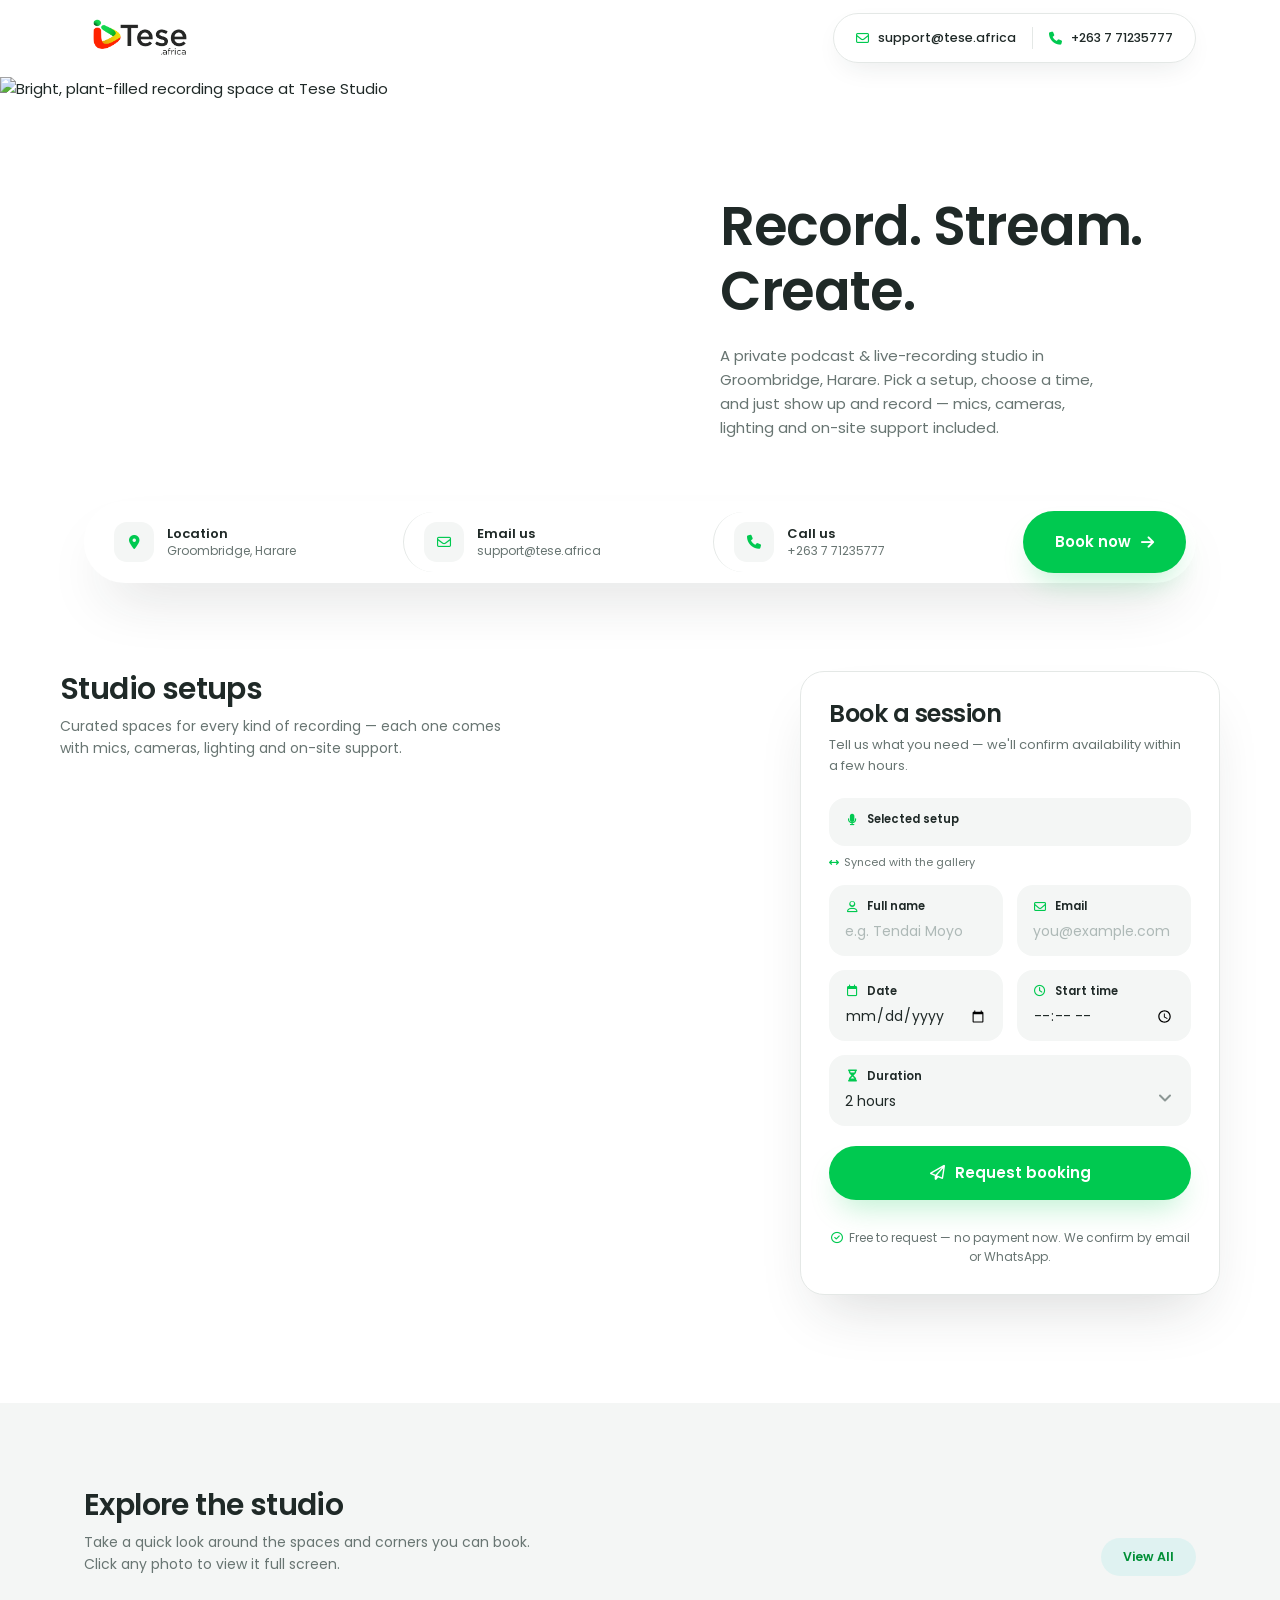
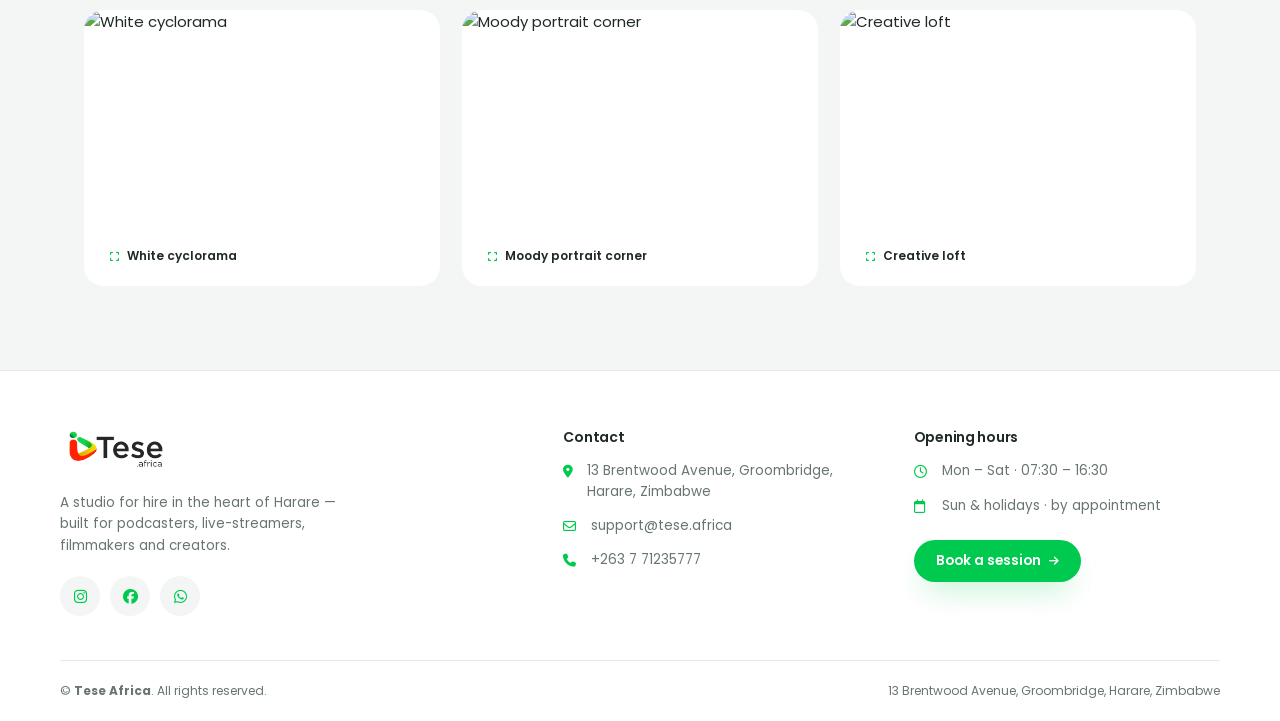
==== commit b22586f7: "Add CursorGrid and GlideSelect components with index.html update" ====
--- a/index.html
+++ b/index.html
@@ -10,6 +10,8 @@
 <link rel="preconnect" href="https://fonts.gstatic.com" crossorigin>
 <link href="https://fonts.googleapis.com/css2?family=Poppins:wght@400;500;600;700&display=swap" rel="stylesheet">
 <link rel="stylesheet" href="https://cdnjs.cloudflare.com/ajax/libs/font-awesome/6.5.2/css/all.min.css">
+<link rel="stylesheet" href="public/components/CursorGrid.css">
+<link rel="stylesheet" href="public/components/GlideSelect.css">
 <link rel="icon" type="image/x-icon" href="public/icons/_favicon.ico">
 <link rel="icon" type="image/png" href="public/images/Tese-Icon.png">
 <link rel="icon" type="image/png" sizes="32x32" href="public/icons/_icon1.png">
@@ -68,9 +70,11 @@
 .hc-sep{width:1px;height:22px;background:var(--line)}
 
 /* ============ Hero (split + overlapping pill bar) ============ */
-.hero-grid{display:grid;grid-template-columns:1.05fr 1fr;align-items:center}
-.hero-media{position:relative}
-.hero-media img{width:100%;height:480px;object-fit:cover}
+.hero{position:relative}
+.hero-grid{position:relative;z-index:1;display:grid;grid-template-columns:1.05fr 1fr;align-items:center}
+.hero-media{position:relative;overflow:hidden}
+.hero-media img{position:relative;z-index:0;width:100%;height:480px;object-fit:cover}
+.hero-cursor-grid{position:absolute;inset:0;z-index:1}
 .hero-copy{padding:64px 7vw 64px 64px}
 .hero-copy h1{font-size:clamp(34px,4.3vw,54px);font-weight:600;color:#1F2927}
 .hero-copy p{margin-top:20px;color:var(--muted);font-size:15px;max-width:42ch}
@@ -100,6 +104,14 @@
 .field label{display:flex;align-items:center;gap:8px;font-size:11.5px;font-weight:600;color:var(--ink)}
 .field label i{color:var(--teal);font-size:12px;width:14px;text-align:center}
 .field input,.field select{width:100%;border:0;background:transparent;font-family:inherit;font-size:14px;color:var(--ink);padding:5px 0 0;outline:none}
+.setup-select-native{position:absolute;inline-size:1px;block-size:1px;overflow:hidden;clip:rect(0,0,0,0);clip-path:inset(50%);white-space:nowrap;border:0;padding:0;margin:-1px}
+.setup-glide-select{width:100%;margin-top:4px}
+.setup-glide-select .glide-select{width:100%}
+.setup-glide-select .glide-select__trigger{width:100%;justify-content:space-between;background:#FFFFFF;border:1.5px solid var(--line);color:var(--ink)}
+.setup-glide-select .glide-select__trigger[aria-expanded='true'],
+.setup-glide-select .glide-select__trigger:not(:disabled):hover{background:#FFFFFF;border-color:var(--teal)}
+.setup-glide-select .glide-select__menu{width:100%;min-width:100%}
+.setup-glide-select .glide-select__chevron{color:var(--teal)}
 .field input::placeholder{color:#AEB9B7}
 .field select{appearance:none;-webkit-appearance:none;cursor:pointer;padding-right:24px;
   background-image:url("data:image/svg+xml,%3Csvg xmlns='http://www.w3.org/2000/svg' width='12' height='8' viewBox='0 0 12 8'%3E%3Cpath fill='none' stroke='%238C9795' stroke-width='2' stroke-linecap='round' stroke-linejoin='round' d='M1 1.5 6 6.5 11 1.5'/%3E%3C/svg%3E");
@@ -158,7 +170,7 @@
 .lb-figure strong{display:block;font-size:19px;font-weight:600}
 .lb-figure span{display:block;margin-top:4px;font-size:13px;color:rgba(255,255,255,.72)}
 .lb-img-wrap{position:relative;display:inline-block;max-width:100%}
-.lb-book-btn{position:absolute;bottom:18px;right:18px;z-index:5;padding:12px 26px;font-size:14px}
+  .btn-primary.lb-book-btn{position:absolute;bottom:18px;right:18px;z-index:5;padding:12px 26px;font-size:14px}
 .lb-close{position:fixed;top:22px;right:22px;width:46px;height:46px;border-radius:50%;background:rgba(255,255,255,.14);border:1px solid rgba(255,255,255,.25);color:#FFFFFF;font-size:16px;display:grid;place-items:center;transition:.25s}
 .lb-close:hover{background:#FFFFFF;color:var(--ink)}
 
@@ -429,6 +441,7 @@
   <section class="hero">
     <div class="hero-grid">
       <div class="hero-media">
+        <div id="cursorGrid" class="hero-cursor-grid"></div>
         <img src="https://images.unsplash.com/photo-1497366216548-37526070297c?auto=format&fit=crop&w=1600&q=80" alt="Bright, plant-filled recording space at Tese Studio">
       </div>
       <div class="hero-copy">
@@ -480,7 +493,8 @@
           <form id="bookingForm" class="form-grid" novalidate>
             <div class="field">
               <label for="setupSelect"><i class="fa-solid fa-microphone"></i>Selected setup</label>
-              <select id="setupSelect"><!-- options injected --></select>
+              <select id="setupSelect" class="setup-select-native" aria-hidden="true" tabindex="-1"><!-- options injected --></select>
+              <div id="setupGlideSelect" class="setup-glide-select"></div>
             </div>
             <p class="sync-note" style="margin-top:-6px"><i class="fa-solid fa-arrows-left-right"></i>Synced with the gallery</p>
 
@@ -545,6 +559,32 @@
     </div>
   </section>
 </main>
+
+<!-- CursorGrid integration -->
+<script type="module">
+  import React from 'https://esm.sh/react@18.3.1';
+  import { createRoot } from 'https://esm.sh/react-dom@18.3.1/client';
+  import CursorGrid from './public/components/CursorGrid.js';
+
+  const cursorGridRoot = createRoot(document.getElementById('cursorGrid'));
+  cursorGridRoot.render(
+    React.createElement(CursorGrid, {
+      cellSize: 70,
+      color: '#00C950',
+      radius: 140,
+      falloff: 'smooth',
+      holdTime: 400,
+      fadeDuration: 800,
+      lineWidth: 1.2,
+      maxOpacity: 0.85,
+      fillOpacity: 0.08,
+      gridOpacity: 0.08,
+      cellRadius: 8,
+      clickPulse: true,
+      pulseSpeed: 600
+    })
+  );
+</script>
 
 <!-- ================= FOOTER ================= -->
 <footer class="site-footer">
@@ -568,7 +608,7 @@
     </div>
     <div>
       <h3 class="f-title">Opening hours</h3>
-      <p class="f-item"><i class="fa-regular fa-clock"></i>Mon – Sat · 08:00 – 20:00</p>
+      <p class="f-item"><i class="fa-regular fa-clock"></i>Mon – Sat · 07:30 – 16:30</p>
       <p class="f-item"><i class="fa-regular fa-calendar"></i>Sun &amp; holidays · by appointment</p>
       <a class="f-link star-border" href="#book">Book a session <i class="fa-solid fa-arrow-right"></i></a>
     </div>
--- a/public/components/CursorGrid.css
+++ b/public/components/CursorGrid.css
@@ -0,0 +1,12 @@
+.cursor-grid {
+  position: relative;
+  width: 100%;
+  height: 100%;
+  overflow: hidden;
+}
+
+.cursor-grid__canvas {
+  display: block;
+  width: 100%;
+  height: 100%;
+}
--- a/public/components/GlideSelect.css
+++ b/public/components/GlideSelect.css
@@ -0,0 +1,242 @@
+.glide-select {
+  --gs-accent: #f5f5f5;
+  --gs-surface: #27272a;
+  --gs-highlight: #3f3f46;
+  --gs-text: #f5f5f5;
+  --gs-radius: 10px;
+  --gs-inner-radius: 6px;
+  --gs-chip: 32px;
+  --gs-row: 30px;
+  --gs-font: 13px;
+  --gs-menu-w: 176px;
+  --gs-pop: 180ms;
+  --gs-pop-out: 120ms;
+  --gs-glide: 220ms;
+  --gs-origin: top left;
+  --gs-ease-out: cubic-bezier(0.23, 1, 0.32, 1);
+
+  position: relative;
+  display: inline-block;
+}
+
+.glide-select[data-disabled] {
+  opacity: 0.5;
+}
+
+.glide-select__trigger {
+  position: relative;
+  display: inline-flex;
+  align-items: center;
+  gap: 6px;
+  height: var(--gs-chip);
+  margin: 0;
+  padding: 0 8px 0 10px;
+  border: 0;
+  border-radius: var(--gs-inner-radius);
+  background: var(--gs-surface);
+  color: var(--gs-text);
+  font-family: inherit;
+  font-size: var(--gs-font);
+  font-weight: 500;
+  line-height: 1;
+  cursor: pointer;
+  outline: none;
+  user-select: none;
+  -webkit-user-select: none;
+  -webkit-tap-highlight-color: transparent;
+  touch-action: manipulation;
+  transition:
+    background-color 100ms ease,
+    transform 160ms var(--gs-ease-out);
+}
+
+.glide-select__trigger:disabled {
+  cursor: default;
+}
+
+@media (hover: hover) and (pointer: fine) {
+  .glide-select__trigger:not(:disabled):hover {
+    background: color-mix(in srgb, var(--gs-highlight) 60%, var(--gs-surface));
+  }
+}
+
+.glide-select__trigger[aria-expanded='true'] {
+  background: color-mix(in srgb, var(--gs-highlight) 60%, var(--gs-surface));
+}
+
+.glide-select__trigger:not(:disabled):active {
+  transform: scale(0.97);
+}
+
+.glide-select__label[data-empty] {
+  opacity: 0.6;
+}
+
+.glide-select[data-swap] .glide-select__label {
+  animation: gs-swap 160ms ease;
+}
+
+@keyframes gs-swap {
+  from {
+    opacity: 0.6;
+    filter: blur(2px);
+  }
+}
+
+.glide-select__chevron {
+  display: inline-flex;
+  color: color-mix(in srgb, var(--gs-text) 55%, transparent);
+  transition: transform 200ms var(--gs-ease-out);
+}
+
+.glide-select__trigger[aria-expanded='true'] .glide-select__chevron {
+  transform: rotate(180deg);
+}
+
+.glide-select__menu {
+  position: absolute;
+  z-index: 20;
+  width: var(--gs-menu-w);
+  min-width: 100%;
+  padding: 4px;
+  border-radius: var(--gs-radius);
+  background: var(--gs-surface);
+  box-shadow: 0 4px 16px color-mix(in srgb, #000 22%, transparent);
+  transform-origin: var(--gs-origin);
+  opacity: 0;
+  transform: scale(0.95);
+  transition:
+    opacity var(--gs-pop) var(--gs-ease-out),
+    transform var(--gs-pop) var(--gs-ease-out);
+}
+
+.glide-select__menu[data-state='open'] {
+  opacity: 1;
+  transform: none;
+}
+
+.glide-select__menu[data-state='closed'] {
+  transition-duration: var(--gs-pop-out);
+  pointer-events: none;
+}
+
+.glide-select__menu[data-side='bottom'] {
+  top: calc(100% + 6px);
+}
+
+.glide-select__menu[data-side='top'] {
+  bottom: calc(100% + 6px);
+}
+
+.glide-select__menu[data-align='left'] {
+  left: 0;
+}
+
+.glide-select__menu[data-align='right'] {
+  right: 0;
+}
+
+.glide-select__list {
+  position: relative;
+  display: grid;
+  gap: 1px;
+  touch-action: none;
+}
+
+.glide-select__pill {
+  position: absolute;
+  top: 0;
+  right: 0;
+  left: 0;
+  height: var(--gs-row);
+  border-radius: var(--gs-inner-radius);
+  background: var(--gs-highlight);
+  opacity: 0;
+  pointer-events: none;
+  transition:
+    transform var(--gs-glide) var(--gs-ease-out),
+    opacity 150ms ease;
+}
+
+.glide-select__option {
+  position: relative;
+  z-index: 1;
+  display: flex;
+  align-items: center;
+  gap: 8px;
+  height: var(--gs-row);
+  padding: 0 8px 0 10px;
+  border-radius: var(--gs-inner-radius);
+  color: var(--gs-text);
+  font-size: var(--gs-font);
+  cursor: pointer;
+  user-select: none;
+  -webkit-user-select: none;
+  -webkit-tap-highlight-color: transparent;
+  transition: background-color 150ms ease;
+}
+
+.glide-select__option[aria-selected='true'] {
+  background: color-mix(in srgb, var(--gs-highlight) 60%, transparent);
+}
+
+.glide-select__list[data-live] .glide-select__option[aria-selected='true'] {
+  background: transparent;
+}
+
+.glide-select__name {
+  flex: 1 1 auto;
+  min-width: 0;
+  overflow: hidden;
+  font-weight: 500;
+  white-space: nowrap;
+  text-overflow: ellipsis;
+}
+
+.glide-select__tag {
+  flex-shrink: 0;
+  color: color-mix(in srgb, var(--gs-text) 55%, transparent);
+  font-size: calc(var(--gs-font) - 2px);
+}
+
+.glide-select__check {
+  display: inline-flex;
+  flex-shrink: 0;
+  color: var(--gs-accent);
+  visibility: hidden;
+}
+
+.glide-select__check[data-on] {
+  visibility: visible;
+}
+
+@media (prefers-reduced-motion: reduce) {
+  .glide-select__menu {
+    transform: none !important;
+    transition: opacity var(--gs-pop) ease;
+  }
+
+  .glide-select__menu[data-state='closed'] {
+    transition-duration: var(--gs-pop-out);
+  }
+
+  .glide-select__pill {
+    transition: opacity 150ms ease;
+  }
+
+  .glide-select__chevron {
+    transition: none;
+  }
+
+  .glide-select__trigger {
+    transition: background-color 100ms ease;
+  }
+
+  .glide-select__trigger:not(:disabled):active {
+    transform: none;
+  }
+
+  .glide-select[data-swap] .glide-select__label {
+    animation: none;
+  }
+}
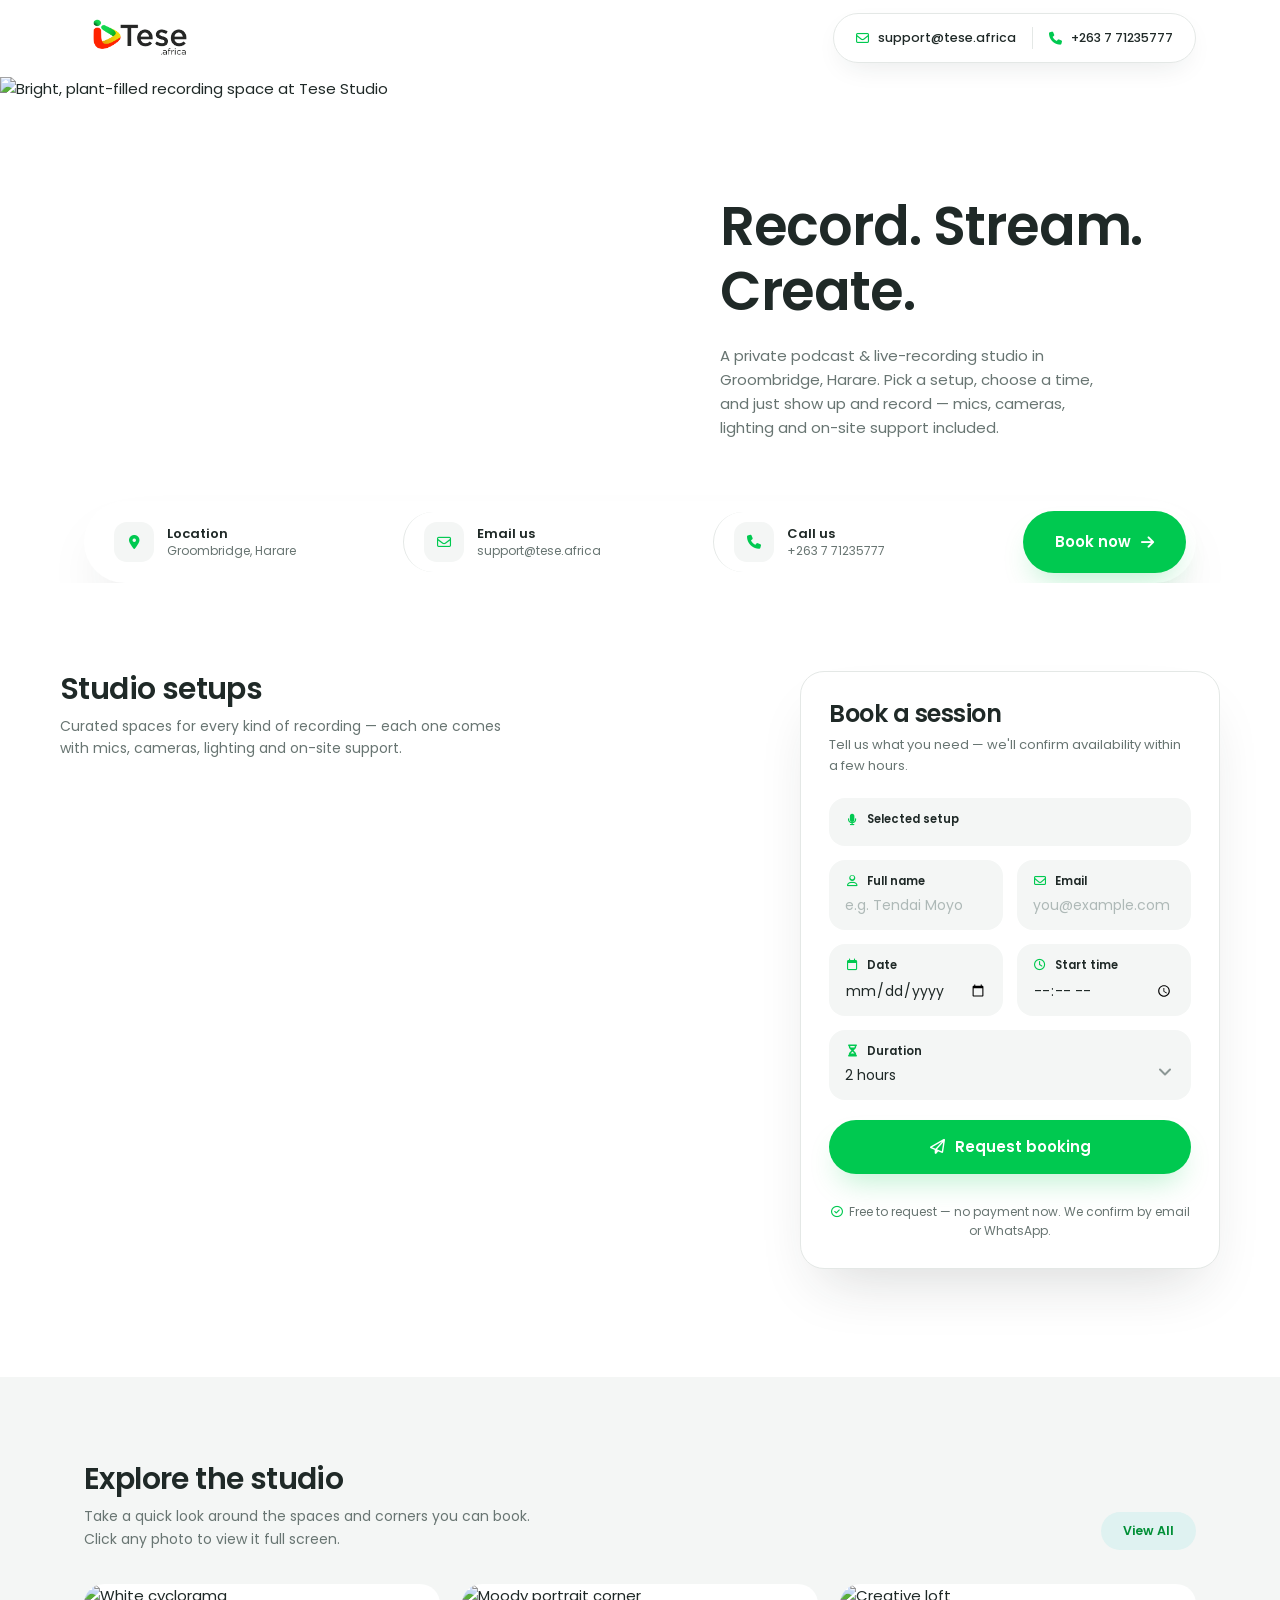
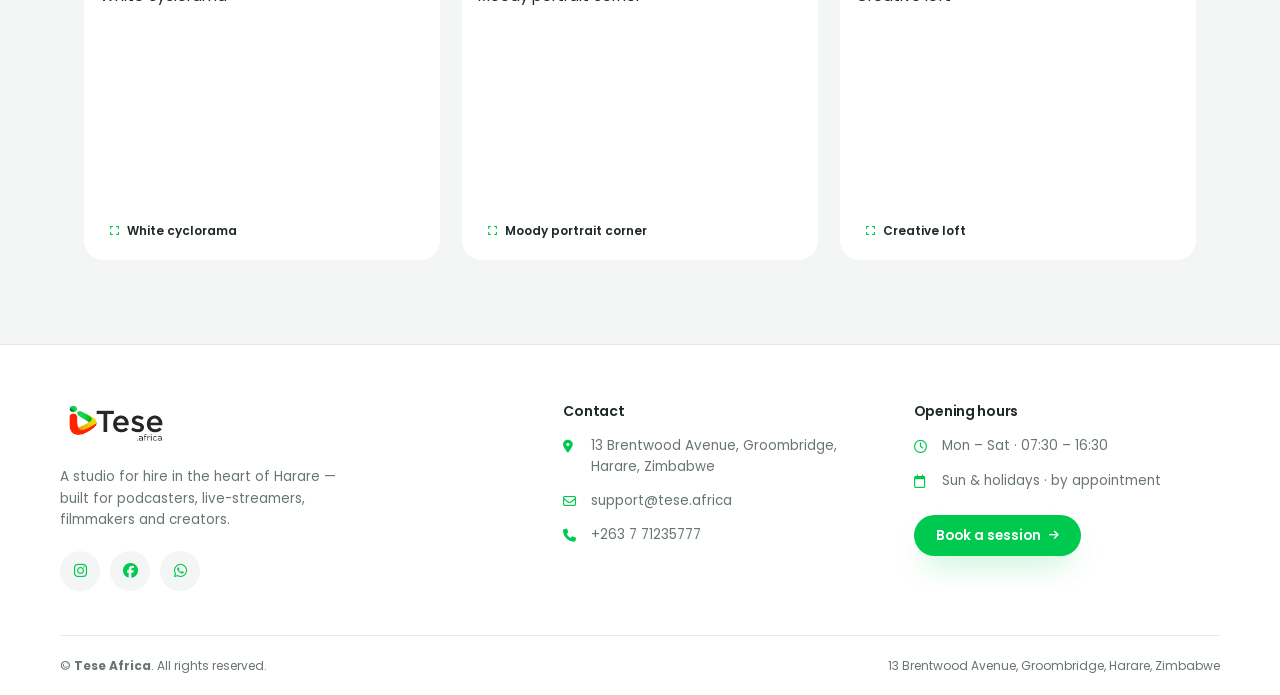
==== commit f1bc7e03: "Deploy: Update Stack component and index.html changes" ====
--- a/index.html
+++ b/index.html
@@ -12,6 +12,7 @@
 <link rel="stylesheet" href="https://cdnjs.cloudflare.com/ajax/libs/font-awesome/6.5.2/css/all.min.css">
 <link rel="stylesheet" href="public/components/CursorGrid.css">
 <link rel="stylesheet" href="public/components/GlideSelect.css">
+<link rel="stylesheet" href="public/components/CircularGallery.css">
 <link rel="icon" type="image/x-icon" href="public/icons/_favicon.ico">
 <link rel="icon" type="image/png" href="public/images/Tese-Icon.png">
 <link rel="icon" type="image/png" sizes="32x32" href="public/icons/_icon1.png">
@@ -43,64 +44,64 @@
 
 /* ============ Base ============ */
 *{margin:0;padding:0;box-sizing:border-box}
-html{scroll-behavior:smooth;scroll-padding-top:96px}
-body{font-family:'Poppins',sans-serif;color:var(--ink);background:#FFFFFF;font-size:15px;line-height:1.6;-webkit-font-smoothing:antialiased}
-img{display:block;max-width:100%}
-a{text-decoration:none;color:inherit}
+html{scroll-behavior:smooth;scroll-padding-top:96px;overflow-x:hidden;max-width:100vw}
+body{font-family:'Poppins',sans-serif;color:var(--ink);background:#FFFFFF;font-size:15px;line-height:1.6;-webkit-font-smoothing:antialiased;overflow-x:hidden;max-width:100vw;position:relative}
+img{display:block;max-width:100%;transition:transform 0.4s ease, opacity 0.4s ease}
+a{text-decoration:none;color:inherit;word-break:break-word;overflow-wrap:anywhere}
 button{font-family:inherit;cursor:pointer;border:0;background:none;color:inherit}
 ul{list-style:none}
 ::selection{background:rgba(47,183,179,.25)}
 :focus-visible{outline:3px solid rgba(47,183,179,.55);outline-offset:2px;border-radius:10px}
-.container{max-width:1160px;margin:0 auto;padding:0 24px}
+.container{max-width:1160px;margin:0 auto;padding:0 24px;width:100%}
 h1,h2,h3{font-weight:600;line-height:1.2;letter-spacing:-.02em}
 .muted{color:var(--muted)}
 .section-head h2,.section-head .split-parent{font-size:clamp(24px,3vw,30px)}
 .section-head p{color:var(--muted);font-size:14px;margin-top:8px;max-width:52ch}
 
 /* ============ Header ============ */
-.site-header{position:sticky;top:0;z-index:50;background:rgba(255,255,255,.86);backdrop-filter:blur(12px);border-bottom:1px solid transparent;transition:.25s}
+.site-header{position:sticky;top:0;z-index:50;background:rgba(255,255,255,.86);backdrop-filter:blur(12px);border-bottom:1px solid transparent;transition:.25s;width:100%}
 .site-header.scrolled{border-color:var(--line);box-shadow:0 8px 24px -18px rgba(21,58,57,.25)}
-.header-inner{display:flex;align-items:center;justify-content:space-between;gap:16px;height:76px}
+.header-inner{display:flex;align-items:center;justify-content:space-between;gap:16px;height:76px;width:100%}
 .logo{display:inline-flex;align-items:center;gap:12px}
 .logo-img{width:112px;height:auto;max-height:42px;object-fit:contain}
-.header-contact{display:flex;align-items:center;background:#FFFFFF;border:1px solid var(--line);border-radius:999px;padding:6px;box-shadow:var(--shadow-sm)}
+.header-contact{display:flex;align-items:center;background:#FFFFFF;border:1px solid var(--line);border-radius:999px;padding:6px;box-shadow:var(--shadow-sm);max-width:100%}
 .hc-item{display:inline-flex;align-items:center;gap:9px;padding:8px 16px;border-radius:999px;font-size:12.5px;font-weight:500;transition:.2s}
 .hc-item i{color:var(--teal);font-size:13px}
 .hc-item:hover{background:var(--teal-ghost);color:var(--teal-text)}
 .hc-sep{width:1px;height:22px;background:var(--line)}
 
 /* ============ Hero (split + overlapping pill bar) ============ */
-.hero{position:relative}
-.hero-grid{position:relative;z-index:1;display:grid;grid-template-columns:1.05fr 1fr;align-items:center}
-.hero-media{position:relative;overflow:hidden}
+.hero{position:relative;width:100%;overflow:hidden}
+.hero-grid{position:relative;z-index:1;display:grid;grid-template-columns:1.05fr 1fr;align-items:center;width:100%}
+.hero-media{position:relative;overflow:hidden;width:100%}
 .hero-media img{position:relative;z-index:0;width:100%;height:480px;object-fit:cover}
 .hero-cursor-grid{position:absolute;inset:0;z-index:1}
 .hero-copy{padding:64px 7vw 64px 64px}
 .hero-copy h1{font-size:clamp(34px,4.3vw,54px);font-weight:600;color:#1F2927}
 .hero-copy p{margin-top:20px;color:var(--muted);font-size:15px;max-width:42ch}
-.hero-bar{position:relative;z-index:5;margin-top:-56px}
-.quickbar{background:#FFFFFF;border-radius:999px;box-shadow:var(--shadow-lg);display:flex;align-items:center;padding:10px;gap:4px}
-.qb-field{flex:1;display:flex;align-items:center;gap:13px;padding:10px 20px;border-radius:999px;transition:.2s}
+.hero-bar{position:relative;z-index:5;margin-top:-56px;width:100%}
+.quickbar{background:#FFFFFF;border-radius:999px;box-shadow:var(--shadow-lg);display:flex;align-items:center;padding:10px;gap:4px;width:100%}
+.qb-field{flex:1;display:flex;align-items:center;gap:13px;padding:10px 20px;border-radius:999px;transition:.2s;min-width:0}
 .qb-field + .qb-field{border-left:1px solid var(--line)}
 a.qb-field:hover{background:var(--teal-ghost)}
 .qb-ic{flex:none;width:40px;height:40px;border-radius:13px;background:var(--teal-ghost);color:var(--teal);display:grid;place-items:center;font-size:14px}
 .qb-label{display:block;font-size:13px;font-weight:600;line-height:1.3}
-.qb-value{display:block;font-size:12px;color:var(--muted);line-height:1.3;white-space:nowrap}
+.qb-value{display:block;font-size:12px;color:var(--muted);line-height:1.3;white-space:nowrap;overflow:hidden;text-overflow:ellipsis}
 .qb-btn{flex:none;display:inline-flex;align-items:center;justify-content:center;gap:10px;height:62px;padding:0 32px;border-radius:999px;background:var(--teal);color:#FFFFFF;font-size:15px;font-weight:600;box-shadow:var(--shadow-teal);transition:.25s}
 .qb-btn:hover{background:var(--teal-dark);transform:translateY(-2px)}
 
 /* ============ Main two-column layout ============ */
-.booking-section{padding:88px 0 20px}
-.two-col{display:grid;grid-template-columns:minmax(0,1.2fr) minmax(0,420px);gap:48px;align-items:start}
+.booking-section{padding:88px 0 20px;width:100%}
+.two-col{display:grid;grid-template-columns:minmax(0,1.2fr) minmax(0,420px);gap:48px;align-items:start;width:100%}
 
 /* ---- Booking panel (sticky) ---- */
-.booking-aside{position:sticky;top:100px}
-.booking-card{background:#FFFFFF;border:1px solid var(--line);border-radius:var(--r-lg);padding:28px;box-shadow:var(--shadow-lg)}
+.booking-aside{position:sticky;top:100px;width:100%}
+.booking-card{background:#FFFFFF;border:1px solid var(--line);border-radius:var(--r-lg);padding:28px;box-shadow:var(--shadow-lg);width:100%}
 .booking-card h2{font-size:24px}
 .booking-card .sub{color:var(--muted);font-size:13px;margin:6px 0 22px}
-.form-grid{display:grid;gap:14px}
-.form-row{display:grid;grid-template-columns:1fr 1fr;gap:14px}
-.field{background:var(--bg-soft);border:1.5px solid transparent;border-radius:16px;padding:11px 15px 12px;transition:.2s}
+.form-grid{display:grid;gap:14px;width:100%}
+.form-row{display:grid;grid-template-columns:1fr 1fr;gap:14px;width:100%}
+.field{background:var(--bg-soft);border:1.5px solid transparent;border-radius:16px;padding:11px 15px 12px;transition:.2s;width:100%}
 .field label{display:flex;align-items:center;gap:8px;font-size:11.5px;font-weight:600;color:var(--ink)}
 .field label i{color:var(--teal);font-size:12px;width:14px;text-align:center}
 .field input,.field select{width:100%;border:0;background:transparent;font-family:inherit;font-size:14px;color:var(--ink);padding:5px 0 0;outline:none}
@@ -120,8 +121,6 @@
 .field.invalid{border-color:#E5484D;background:#FEF4F3}
 .error-msg{display:none;color:#E5484D;font-size:11px;margin-top:5px}
 .field.invalid .error-msg{display:block}
-.sync-note{font-size:11px;color:var(--muted);margin-top:7px}
-.sync-note i{color:var(--teal);margin-right:5px;font-size:10px}
 .btn-primary{display:inline-flex;align-items:center;justify-content:center;gap:10px;background:var(--teal);color:#FFFFFF;font-size:15px;font-weight:600;border-radius:999px;transition:.25s;box-shadow:var(--shadow-teal)}
 .btn-primary:hover{background:var(--teal-dark);transform:translateY(-2px)}
 .btn-block{width:100%;height:54px;margin-top:6px}
@@ -129,27 +128,27 @@
 .helper i{color:var(--teal);margin-right:6px}
 
 /* ============ Explore section ============ */
-.explore{background:var(--bg-soft);padding:84px 0;margin-top:88px}
+.explore{background:var(--bg-soft);padding:84px 0;margin-top:88px;width:100%;overflow:hidden}
 .explore .section-head{display:flex;align-items:flex-end;justify-content:space-between;gap:24px;margin-bottom:34px}
 .btn-ghost{background:#DFF2F1;color:var(--teal-text);font-size:12.5px;font-weight:600;padding:10px 22px;border-radius:999px;transition:.25s;white-space:nowrap}
 .btn-ghost:hover{background:var(--teal);color:#FFFFFF;transform:translateY(-2px)}
-.explore-grid{display:grid;grid-template-columns:repeat(3,1fr);gap:22px}
+.explore-grid{display:grid;grid-template-columns:repeat(3,1fr);gap:22px;width:100%}
 .explore-grid.collapsed .explore-card:nth-child(n+4){display:none}
-.explore-card{position:relative;border-radius:20px;overflow:hidden;cursor:zoom-in;aspect-ratio:4/3.1;background:var(--mint)}
-.explore-card img{width:100%;height:100%;object-fit:cover;transition:transform .5s}
+.explore-card{position:relative;border-radius:20px;overflow:hidden;cursor:zoom-in;aspect-ratio:4/3.1;background:var(--mint);width:100%;transition:transform 0.4s cubic-bezier(0.16, 1, 0.3, 1)}
+.explore-card img{width:100%;height:100%;object-fit:cover;transition:transform 0.5s ease}
 .explore-card:hover img{transform:scale(1.06)}
 .explore-card::after{content:"";position:absolute;inset:0;background:linear-gradient(to top,rgba(15,26,26,.28),transparent 45%);opacity:0;transition:.3s}
 .explore-card:hover::after{opacity:1}
-.ec-cap{position:absolute;left:12px;bottom:12px;z-index:2;display:inline-flex;align-items:center;gap:8px;background:rgba(255,255,255,.94);font-size:12px;font-weight:600;padding:8px 14px;border-radius:999px}
-.ec-cap i{color:var(--teal);font-size:10px}
+.ec-cap{position:absolute;left:12px;bottom:12px;z-index:2;display:inline-flex;align-items:center;gap:8px;background:rgba(255,255,255,.94);font-size:12px;font-weight:600;padding:8px 14px;border-radius:999px;max-width:calc(100% - 24px);white-space:nowrap;overflow:hidden;text-overflow:ellipsis}
+.ec-cap i{color:var(--teal);font-size:10px;flex-shrink:0}
 
 /* ============ Footer ============ */
-.site-footer{border-top:1px solid var(--line);background:#FFFFFF}
-.footer-grid{display:grid;grid-template-columns:1.5fr 1fr 1fr;gap:44px;padding:58px 0 44px}
+.site-footer{border-top:1px solid var(--line);background:#FFFFFF;width:100%;overflow:hidden}
+.footer-grid{display:grid;grid-template-columns:1.5fr 1fr 1fr;gap:44px;padding:58px 0 44px;width:100%}
 .footer-grid p{color:var(--muted);font-size:13.5px;margin-top:14px;max-width:34ch}
 .f-title{font-size:14px;font-weight:600;margin-bottom:16px}
-.f-item{display:flex;gap:12px;color:var(--muted);font-size:13.5px;margin-bottom:13px;line-height:1.55}
-.f-item i{color:var(--teal);width:16px;margin-top:4px;font-size:13px}
+.f-item{display:flex;gap:12px;color:var(--muted);font-size:13.5px;margin-bottom:13px;line-height:1.55;word-break:break-word}
+.f-item i{color:var(--teal);width:16px;margin-top:4px;font-size:13px;flex-shrink:0}
 a.f-item:hover{color:var(--teal-text)}
 .f-link{display:inline-flex;align-items:center;gap:8px;color:#FFFFFF;font-size:13.5px;font-weight:600;margin-top:10px;background:var(--teal);padding:10px 22px;border-radius:999px;transition:.25s;box-shadow:var(--shadow-teal)}
 .f-link:hover{background:var(--teal-dark);transform:translateY(-2px)}
@@ -158,14 +157,14 @@
 .socials{display:flex;gap:10px;margin-top:20px}
 .social{width:40px;height:40px;border-radius:50%;background:var(--teal-ghost);color:var(--teal);display:grid;place-items:center;font-size:15px;transition:.25s}
 .social:hover{background:var(--teal);color:#FFFFFF;transform:translateY(-3px)}
-.footer-bottom{border-top:1px solid var(--line);padding:20px 0;display:flex;justify-content:space-between;gap:12px;flex-wrap:wrap;font-size:12px;color:var(--muted)}
+.footer-bottom{border-top:1px solid var(--line);padding:20px 0;display:flex;justify-content:space-between;gap:12px;flex-wrap:wrap;font-size:12px;color:var(--muted);width:100%}
 
 /* ============ Fullscreen viewer ============ */
-.lightbox{position:fixed;inset:0;z-index:80;display:flex;align-items:center;justify-content:center;padding:24px;background:rgba(13,20,20,.74);backdrop-filter:blur(10px);opacity:0;pointer-events:none;transition:opacity .25s}
+.lightbox{position:fixed;inset:0;z-index:80;display:flex;align-items:center;justify-content:center;padding:24px;background:rgba(13,20,20,.74);backdrop-filter:blur(10px);opacity:0;pointer-events:none;transition:opacity .3s ease;max-width:100vw}
 .lightbox.open{opacity:1;pointer-events:auto}
-.lb-figure{max-width:960px;width:100%;transform:scale(.95) translateY(14px);transition:transform .3s}
+.lb-figure{max-width:960px;width:100%;transform:scale(.95) translateY(14px);transition:transform 0.4s cubic-bezier(0.16, 1, 0.3, 1)}
 .lightbox.open .lb-figure{transform:none}
-.lb-figure img{width:100%;max-height:72vh;object-fit:cover;border-radius:20px;box-shadow:0 40px 90px -20px rgba(0,0,0,.6)}
+.lb-figure img{width:100%;max-height:72vh;object-fit:cover;border-radius:20px;box-shadow:0 40px 90px -20px rgba(0,0,0,.6);transition:transform 0.4s ease}
 .lb-figure figcaption{margin-top:18px;text-align:center;color:#FFFFFF}
 .lb-figure strong{display:block;font-size:19px;font-weight:600}
 .lb-figure span{display:block;margin-top:4px;font-size:13px;color:rgba(255,255,255,.72)}
@@ -175,7 +174,7 @@
 .lb-close:hover{background:#FFFFFF;color:var(--ink)}
 
 /* ============ Success modal ============ */
-.modal{position:fixed;inset:0;z-index:90;display:grid;place-items:center;padding:20px;background:rgba(13,20,20,.6);backdrop-filter:blur(6px);opacity:0;pointer-events:none;transition:opacity .25s}
+.modal{position:fixed;inset:0;z-index:90;display:grid;place-items:center;padding:20px;background:rgba(13,20,20,.6);backdrop-filter:blur(6px);opacity:0;pointer-events:none;transition:opacity .25s;max-width:100vw}
 .modal.open{opacity:1;pointer-events:auto}
 .modal-card{background:#FFFFFF;border-radius:var(--r-lg);padding:34px 30px;max-width:430px;width:100%;text-align:center;transform:translateY(14px) scale(.97);transition:transform .3s;box-shadow:var(--shadow-lg)}
 .modal.open .modal-card{transform:none}
@@ -189,7 +188,14 @@
 .summary .k{color:var(--muted)}
 .summary .v{font-weight:600;text-align:right}
 
-/* ============ Responsive ============ */
+/* Studio Setups: Stack on mobile, Accordion on desktop */
+.studio-setups{width:100%}
+.studio-setups .stack-gallery-container { display: none; }
+@media (max-width: 767px) {
+  .studio-setups .accordion-gallery { display: none; }
+  .studio-setups .stack-gallery-container { display: block; height: 500px; width: 100%; max-width: 100%; box-sizing: border-box; overflow: hidden; padding: 12px; }
+  .studio-setups .stack-gallery-container img { border-radius: 16px; transition: transform 0.4s ease, opacity 0.4s ease; }
+}
 @media (max-width:1024px){
   .two-col{grid-template-columns:1fr;gap:56px}
   .booking-aside{position:static}
@@ -201,42 +207,43 @@
   .footer-grid{grid-template-columns:1fr 1fr}
 }
 @media (max-width:767px){
-  .container{padding:0 24px}
-  .site-header{border-bottom-color:var(--line)}
-  .header-inner{height:68px;gap:12px}
-  .logo-img{width:96px}
+  .container{padding:0 16px;max-width:100%}
+  .site-header{border-bottom-color:var(--line);padding:0 16px}
+  .header-inner{height:68px;gap:8px;padding:0}
+  .logo-img{width:90px}
   .header-contact{padding:4px}
-  .hc-item{padding:8px 10px}
+  .hc-item{padding:6px 10px;font-size:11.5px}
   .hc-sep{display:none}
   .hero-media img{height:240px}
-  .hero-copy{padding:32px 24px 4px}
-  .hero-bar{margin-top:24px}
-  .quickbar{flex-direction:column;align-items:stretch;padding:10px;border-radius:24px;gap:2px}
-  .qb-field{padding:12px 14px;gap:10px}
+  .hero-copy{padding:24px 16px 4px}
+  .hero-bar{margin-top:20px;padding:0 16px}
+  .quickbar{flex-direction:column;align-items:stretch;padding:10px;border-radius:24px;gap:2px;width:100%;max-width:100%;box-sizing:border-box}
+  .qb-field{padding:10px 12px;gap:10px;width:100%;max-width:100%;box-sizing:border-box}
   .qb-field + .qb-field{border-left:0;border-top:1px solid var(--line)}
   .qb-ic{width:34px;height:34px}
   .qb-btn{width:100%;height:52px;margin-top:8px;padding:0 18px;font-size:14px}
   .header-contact .hc-item span{display:none}
-  .booking-section{padding:56px 0 48px}
-  .section-head{padding:0}
-  .section-head h2{font-size:24px}
+  .booking-section{padding:40px 0 32px}
+  .section-head{padding:0 16px;width:100%}
+  .section-head h2{font-size:22px}
   .section-head p{font-size:13px}
   #accordionGallery{width:100%;max-width:100%;margin-top:20px}
   .two-col{grid-template-columns:1fr;gap:32px}
-  .booking-aside{position:static}
-  .booking-card{padding:20px}
+  .booking-aside{position:static;width:100%}
+  .booking-card{padding:18px}
   .form-grid{gap:12px}
-  .field{padding:11px 14px 12px}
+  .field{padding:10px 12px}
   .explore-grid{grid-template-columns:1fr;gap:16px}
-  .explore{padding:56px 0 48px;margin-top:56px}
-  .explore .section-head{flex-direction:column;align-items:flex-start;gap:14px;margin-bottom:28px}
-  .footer-grid{grid-template-columns:1fr;gap:36px;padding:56px 0 48px;text-align:left;justify-items:start;align-items:start}
+  .explore{padding:40px 0 32px;margin-top:40px}
+  .explore .section-head{flex-direction:column;align-items:flex-start;gap:14px;margin-bottom:24px;padding:0 16px}
+  .footer-grid{grid-template-columns:1fr;gap:32px;padding:40px 0 32px;text-align:left;justify-items:start;align-items:start}
   .footer-grid > div{width:100%}
   .f-item{justify-content:flex-start}
   .socials{justify-content:flex-start}
-  .footer-bottom{justify-content:flex-start;text-align:left;padding:24px 0}
+  .footer-bottom{justify-content:flex-start;text-align:left;padding:20px 0;width:100%;max-width:100%;box-sizing:border-box}
   .fb-address{display:none}
-  .site-footer{padding:0 20px}
+  .site-footer{padding:0 16px}
+  #starBorderBtn{right:16px!important;bottom:16px!important}
 }
 @media (max-width:460px){
   .form-row{grid-template-columns:1fr}
@@ -339,7 +346,7 @@
 }
 
 /* ============ AccordionGallery ============ */
-#accordionGallery { margin-top: 26px; }
+#accordionGallery { margin-top: 26px; width: 100%; max-width: 100%; }
 .accordion-gallery {
   --ag-accent: #ffffff;
   --ag-overlay: #060010;
@@ -384,11 +391,13 @@
   width: var(--ag-media-size); height: 100%;
   filter: grayscale(var(--ag-gray));
   will-change: transform, filter;
+  transition: transform 0.4s ease, filter 0.4s ease;
 }
 .accordion-gallery--vertical .ag-panel__media { width: 100%; height: var(--ag-media-size); }
 .ag-panel__media img {
   width: 100%; height: 100%; object-fit: cover;
   display: block; user-select: none; -webkit-user-drag: none;
+  transition: transform 0.4s ease;
 }
 .ag-panel__overlay {
   position: absolute; inset: 0; pointer-events: none;
@@ -475,13 +484,14 @@
     <div class="two-col">
 
       <!-- LEFT — setups gallery -->
-      <div>
+      <div class="studio-setups">
         <div class="section-head">
           <h2 id="studioSetupsTitle" class="split-parent">Studio setups</h2>
           <p>Curated spaces for every kind of recording — each one comes with mics, cameras, lighting and on-site support.</p>
         </div>
 
         <div id="accordionGallery"></div>
+        <div id="stackGallery" class="stack-gallery-container"></div>
       </div>
 
       <!-- RIGHT — sticky booking panel -->
@@ -492,11 +502,10 @@
 
           <form id="bookingForm" class="form-grid" novalidate>
             <div class="field">
-              <label for="setupSelect"><i class="fa-solid fa-microphone"></i>Selected setup</label>
+              <label id="setupSelectLabel" for="setupSelect"><i class="fa-solid fa-microphone"></i>Selected setup</label>
               <select id="setupSelect" class="setup-select-native" aria-hidden="true" tabindex="-1"><!-- options injected --></select>
               <div id="setupGlideSelect" class="setup-glide-select"></div>
             </div>
-            <p class="sync-note" style="margin-top:-6px"><i class="fa-solid fa-arrows-left-right"></i>Synced with the gallery</p>
 
             <div class="form-row">
               <div class="field">
@@ -647,7 +656,7 @@
   </div>
 </div>
 
-<!-- ClickSpark integration (vanilla JS overlay) -->
+
 <script>
   (function() {
     var sparkColor = '#00C950';
@@ -657,7 +666,7 @@
     var duration = 400;
 
     var canvas = document.createElement('canvas');
-    canvas.style.cssText = 'position:fixed;inset:0;z-index:9999;width:100vw;height:100vh;pointer-events:none;display:block;user-select:none;';
+    canvas.style.cssText = 'position:fixed;inset:0;z-index:9999;width:100%;height:100%;max-width:100vw;max-height:100vh;pointer-events:none;display:block;user-select:none;';
     document.body.appendChild(canvas);
     var ctx = canvas.getContext('2d');
 
@@ -720,6 +729,7 @@
     }, true);
   })();
 </script>
+
 
 <!-- StarBorder integration -->
 <script type="module">
@@ -973,6 +983,106 @@
   }
 </script>
 
+<!-- Stack integration (mobile only) -->
+<script type="module">
+  import React from 'https://esm.sh/react@18.3.1';
+  import { createRoot } from 'https://esm.sh/react-dom@18.3.1/client';
+
+  const h = React.createElement;
+  const galleryEl = document.getElementById('stackGallery');
+  let root = null;
+  let mounted = false;
+
+  function isContainerVisible(el) {
+    if (!el) return false;
+    const style = window.getComputedStyle(el);
+    return style.display !== 'none' && style.visibility !== 'hidden' && el.offsetWidth > 0 && el.offsetHeight > 0;
+  }
+
+  async function mount() {
+    if (mounted || !galleryEl || !window.studioSetups) {
+      console.log('[Stack] mount skipped:', { mounted, hasEl: !!galleryEl, hasData: !!window.studioSetups });
+      return;
+    }
+    if (!isContainerVisible(galleryEl)) {
+      console.log('[Stack] container not visible yet', { display: window.getComputedStyle(galleryEl).display, height: galleryEl.offsetHeight });
+      return;
+    }
+    try {
+      console.log('[Stack] mounting...');
+      const StackModule = await import('./public/components/Stack.js');
+      console.log('[Stack] module loaded:', StackModule);
+      const Stack = StackModule.default;
+      console.log('[Stack] component:', Stack);
+      const cards = window.studioSetups.map(s =>
+        h('img', {
+          src: s.image,
+          alt: s.name,
+          style: { width: '100%', height: '100%', objectFit: 'cover', borderRadius: '16px', transition: 'transform 0.4s ease, opacity 0.4s ease' },
+          loading: 'lazy'
+        })
+      );
+      console.log('[Stack] cards created:', cards.length);
+      root = createRoot(galleryEl);
+      console.log('[Stack] root created');
+      root.render(h(Stack, {
+        cards,
+        randomRotation: true,
+        sensitivity: 180,
+        sendToBackOnClick: true,
+        mobileClickOnly: true,
+        mobileBreakpoint: 768,
+        animationConfig: { stiffness: 260, damping: 20 },
+        onCardClick: (content, index) => {
+          const setup = window.studioSetups[index];
+          if (setup && window.openLb) window.openLb(setup);
+        }
+      }));
+      mounted = true;
+      console.log('[Stack] mounted successfully');
+    } catch (err) {
+      console.error('[Stack] mount failed:', err);
+    }
+  }
+
+  function unmount() {
+    if (!mounted || !root) return;
+    root.unmount();
+    root = null;
+    mounted = false;
+    console.log('[Stack] unmounted');
+  }
+
+  // Initial check after a short delay to ensure CSS is applied
+  setTimeout(() => {
+    console.log('[Stack] initial check, container visible:', isContainerVisible(galleryEl), 'display:', window.getComputedStyle(galleryEl).display, 'height:', galleryEl.offsetHeight);
+    if (isContainerVisible(galleryEl)) { mount(); }
+  }, 100);
+
+  // Use ResizeObserver to detect when container becomes visible/hidden
+  if (galleryEl && 'ResizeObserver' in window) {
+    const ro = new ResizeObserver(entries => {
+      for (const entry of entries) {
+        const visible = entry.contentRect.width > 0 && entry.contentRect.height > 0;
+        console.log('[Stack] size change:', entry.contentRect.width + 'x' + entry.contentRect.height, 'visible:', visible);
+        if (visible && !mounted) { mount(); }
+        if (!visible && mounted) { unmount(); }
+      }
+    });
+    ro.observe(galleryEl);
+  }
+
+  // Also check on resize for viewport changes
+  let resizeTimer;
+  window.addEventListener('resize', () => {
+    clearTimeout(resizeTimer);
+    resizeTimer = setTimeout(() => {
+      if (isContainerVisible(galleryEl) && !mounted) { mount(); }
+      else if (!isContainerVisible(galleryEl) && mounted) { unmount(); }
+    }, 200);
+  });
+</script>
+
 
 
 <script>
@@ -1012,8 +1122,7 @@
 ];
 
 /* ---------- helpers ---------- */
-const $ = (s, c = document) => c.querySelector(s);
-const $$ = (s, c = document) => [...c.querySelectorAll(s)];
+const $ = (s, c = document) => c.querySelector(s); const $$ = (s, c = document) => [...c.querySelectorAll(s)];
 
 /* if an Unsplash URL ever breaks, swap in a placeholder so the demo never looks empty */
 function guardImg(img){
@@ -1055,6 +1164,7 @@
   hideSB();
   $('#lbClose').focus();
 }
+window.openLb = openLb;
 function closeLb(){
   if (!lightbox.classList.contains('open')) return;
   lightbox.classList.remove('open'); lightbox.setAttribute('aria-hidden', 'true');
@@ -1076,12 +1186,19 @@
 });
 $('#lbClose').addEventListener('click', closeLb);
 $('#lbBook').addEventListener('click', () => {
-  if (currentLbSetup && setupSel) {
-    const opt = [...setupSel.options].find(o => o.value === currentLbSetup.id);
-    if (opt) { setupSel.value = currentLbSetup.id; setupSel.dispatchEvent(new Event('change')); }
+  if (currentLbSetup) {
+    if (window.setSetupGlideValue) {
+      window.setSetupGlideValue(currentLbSetup.id);
+    } else if (setupSel) {
+      setupSel.value = currentLbSetup.id;
+      setupSel.dispatchEvent(new Event('change', { bubbles: true }));
+    }
   }
   closeLb();
-  const b = document.getElementById('book'); if (b) b.scrollIntoView({ behavior: 'smooth' });
+  setTimeout(() => {
+    const b = document.getElementById('book');
+    if (b) b.scrollIntoView({ behavior: 'smooth' });
+  }, 100);
 });
 lightbox.addEventListener('click', e => { if (e.target === lightbox) closeLb(); });
 document.addEventListener('keydown', e => {
@@ -1102,12 +1219,8 @@
 const setupSel = $('#setupSelect');
 studioSetups.forEach(s => {
   const o = document.createElement('option');
-  o.value = s.id; o.textContent = s.name;
+  o.value = s.id; o.textContent = s.name; o.dataset.capacity = s.capacity;
   setupSel.appendChild(o);
-});
-setupSel.addEventListener('change', () => {
-  const s = studioSetups.find(x => x.id === setupSel.value);
-  if (s) window.scrollTo({ top: 0, behavior: 'smooth' });
 });
 const fld = { name: $('#fullName'), email: $('#email'), date: $('#date'), time: $('#time'), duration: $('#duration') };
 const t = new Date();
@@ -1137,10 +1250,10 @@
   if (firstBad){ firstBad.focus(); return; }
 
   /* fill confirmation summary */
-  const setup = studioSetups.find(s => s.id === setupSelect.value);
+  const setup = studioSetups.find(s => s.id === setupSel.value);
   $('#sumName').textContent  = fld.name.value.trim();
   $('#sumEmail').textContent = fld.email.value.trim();
-  $('#sumSetup').textContent = setup.name;
+  $('#sumSetup').textContent = setup ? setup.name : '';
   $('#sumDate').textContent  = new Date(fld.date.value + 'T00:00')
                                  .toLocaleDateString(undefined, { weekday: 'short', day: 'numeric', month: 'short', year: 'numeric' });
   const [h, m] = fld.time.value.split(':').map(Number);
@@ -1170,8 +1283,71 @@
 successModal.addEventListener('click', e => { if (e.target === successModal) closeSuccess(); });
 
 /* ---------- misc ---------- */
-addEventListener('scroll', () => $('.site-header').classList.toggle('scrolled', scrollY > 10), { passive: true });
-$('#year').textContent = new Date().getFullYear();
+addEventListener('scroll', () => $('.site-header').classList.toggle('scrolled', scrollY > 10), { passive: true });$('#year').textContent = new Date().getFullYear();
+</script>
+
+<!-- GlideSelect integration -->
+<script type="module">
+  import React, { useEffect, useState } from 'https://esm.sh/react@18.3.1';
+  import { createRoot } from 'https://esm.sh/react-dom@18.3.1/client';
+  import GlideSelect from './public/components/GlideSelect.js';
+
+  const setupSelect = document.getElementById('setupSelect');
+  const setupOptions = Array.from(setupSelect.options)
+    .filter(option => option.value)
+    .map(option => ({
+      value: option.value,
+      label: option.label,
+      tag: option.dataset.capacity
+    }));
+  const initialSetup = setupSelect.value || setupOptions[0]?.value || '';
+
+  const SetupPicker = () => {
+    const [value, setValue] = useState(initialSetup);
+
+    useEffect(() => {
+      const syncValue = () => setValue(setupSelect.value);
+      setupSelect.addEventListener('change', syncValue);
+      setupSelect.form?.addEventListener('reset', syncValue);
+      return () => {
+        setupSelect.removeEventListener('change', syncValue);
+        setupSelect.form?.removeEventListener('reset', syncValue);
+      };
+    }, []);
+
+    const handleChange = nextValue => {
+      setupSelect.value = nextValue;
+      setupSelect.dispatchEvent(new Event('change', { bubbles: true }));
+      setValue(nextValue);
+    };
+
+    window.setSetupGlideValue = (val) => {
+      handleChange(val);
+    };
+
+    return React.createElement(GlideSelect, {
+      options: setupOptions,
+      value,
+      onChange: handleChange,
+      ariaLabel: 'Selected setup',
+      labelId: 'setupSelectLabel',
+      showTags: true,
+      accentColor: '#008F36',
+      surfaceColor: '#FFFFFF',
+      highlightColor: '#DFF2F1',
+      textColor: '#1F2927',
+      size: 'md',
+      radius: 12,
+      menuWidth: 260,
+      placement: 'bottom',
+      align: 'left',
+      popDuration: 180,
+      glideDuration: 220,
+      rememberPosition: true
+    });
+  };
+
+  createRoot(document.getElementById('setupGlideSelect')).render(React.createElement(SetupPicker));
 </script>
 
 <!-- SplitText integration -->
@@ -1221,8 +1397,98 @@
   if (document.readyState === 'complete') {
     run();
   } else {
-window.addEventListener('load', run);
+    window.addEventListener('load', run);
   }
 </script>
+
+<!-- ScrollReveal integration -->
+<script type="module">
+  import { gsap } from 'https://esm.sh/gsap@3.12.5';
+  import { ScrollTrigger } from 'https://esm.sh/gsap@3.12.5/ScrollTrigger';
+
+  gsap.registerPlugin(ScrollTrigger);
+
+  const initScrollReveal = (selector, options = {}) => {
+    const elements = document.querySelectorAll(selector);
+    elements.forEach(el => {
+      if (el.dataset.srInit) return;
+      el.dataset.srInit = 'true';
+
+      const text = el.textContent.trim();
+      if (!text) return;
+
+      const words = text.split(/(\s+)/).map((word, i) => {
+        if (word.match(/^\s+$/)) return word;
+        return `<span class="sr-word" style="display:inline-block;opacity:0;filter:blur(${options.blurStrength || 10}px)">${word}</span>`;
+      }).join('');
+
+      el.innerHTML = words;
+
+      const wordElements = el.querySelectorAll('.sr-word');
+
+      gsap.fromTo(
+        el,
+        { transformOrigin: '0% 50%', rotate: options.baseRotation || 5 },
+        {
+          ease: 'none',
+          rotate: 0,
+          scrollTrigger: {
+            trigger: el,
+            start: 'top bottom',
+            end: options.rotationEnd || 'bottom bottom',
+            scrub: true
+          }
+        }
+      );
+
+      gsap.fromTo(
+        wordElements,
+        { opacity: options.baseOpacity || 0, willChange: 'opacity, filter' },
+        {
+          ease: 'none',
+          opacity: 1,
+          stagger: 0.05,
+          scrollTrigger: {
+            trigger: el,
+            start: 'top bottom-=20%',
+            end: options.wordAnimationEnd || 'bottom bottom',
+            scrub: true
+          }
+        }
+      );
+
+      if (options.enableBlur !== false) {
+        gsap.fromTo(
+          wordElements,
+          { filter: `blur(${options.blurStrength || 10}px)` },
+          {
+            ease: 'none',
+            filter: 'blur(0px)',
+            stagger: 0.05,
+            scrollTrigger: {
+              trigger: el,
+              start: 'top bottom-=20%',
+              end: options.wordAnimationEnd || 'bottom bottom',
+              scrub: true
+            }
+          }
+        );
+      }
+    });
+  };
+
+  // Apply to multiple text elements
+  document.addEventListener('DOMContentLoaded', () => {
+    initScrollReveal('#heroTitle', { baseRotation: 3, blurStrength: 8 });
+    initScrollReveal('.hero-copy p', { baseRotation: 2, blurStrength: 6, baseOpacity: 0.1 });
+    initScrollReveal('#studioSetupsTitle', { baseRotation: 3, blurStrength: 8 });
+    initScrollReveal('#exploreTitle', { baseRotation: 3, blurStrength: 8 });
+    initScrollReveal('.section-head p', { baseRotation: 1, blurStrength: 4, baseOpacity: 0.15 });
+    initScrollReveal('.booking-card h2', { baseRotation: 2, blurStrength: 6 });
+    initScrollReveal('.booking-card .sub', { baseRotation: 1, blurStrength: 4, baseOpacity: 0.15 });
+    initScrollReveal('.explore .section-head p', { baseRotation: 1, blurStrength: 4, baseOpacity: 0.15 });
+  });
+</script>
+
 </body>
 </html>
--- a/public/components/CircularGallery.css
+++ b/public/components/CircularGallery.css
@@ -0,0 +1,8 @@
+.circular-gallery {
+  width: 100%;
+  height: 100%;
+  overflow: hidden;
+  cursor: grab;
+}
+.circular-gallery:active { cursor: grabbing; }
+.circular-gallery:focus-visible { outline: 2px solid #fff; outline-offset: 4px; }
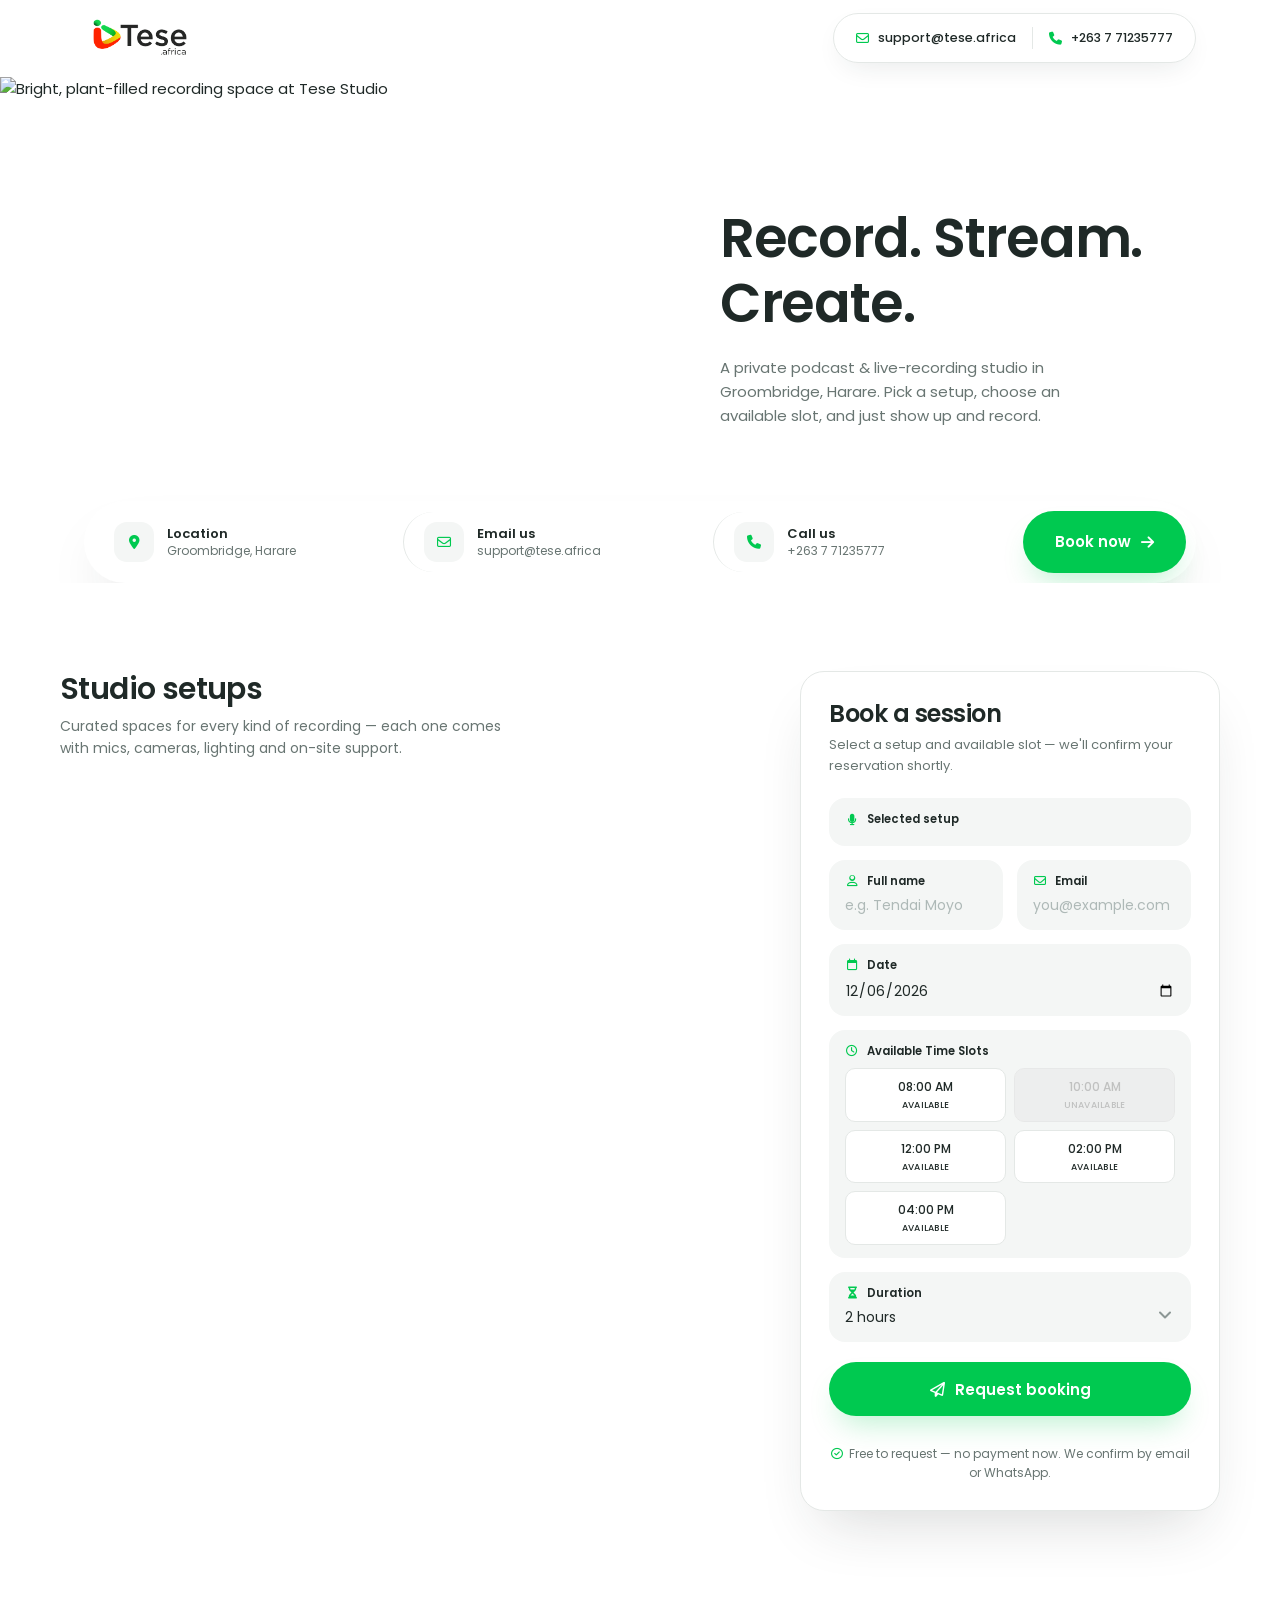
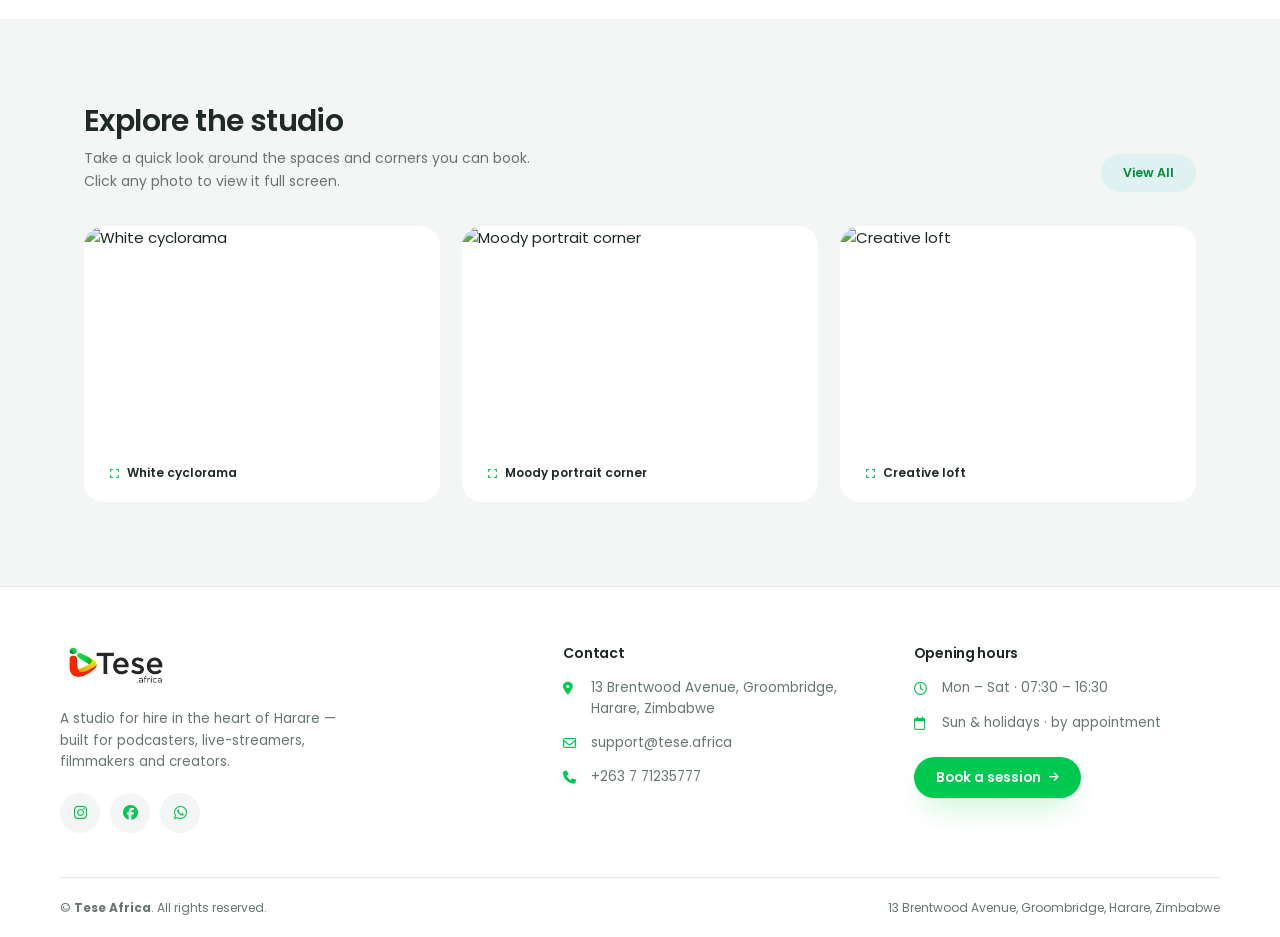
==== commit 136c7868: "Add dynamic booking time slots" ====
--- a/index.html
+++ b/index.html
@@ -23,7 +23,7 @@
 <meta name="theme-color" content="#00C950">
 
 <style>
-/* ============ Design tokens (matched to reference) ============ */
+/* ============ Design tokens ============ */
 :root{
   --green:#00C950;
   --teal:#00C950;
@@ -70,7 +70,7 @@
 .hc-item:hover{background:var(--teal-ghost);color:var(--teal-text)}
 .hc-sep{width:1px;height:22px;background:var(--line)}
 
-/* ============ Hero (split + overlapping pill bar) ============ */
+/* ============ Hero ============ */
 .hero{position:relative;width:100%;overflow:hidden}
 .hero-grid{position:relative;z-index:1;display:grid;grid-template-columns:1.05fr 1fr;align-items:center;width:100%}
 .hero-media{position:relative;overflow:hidden;width:100%}
@@ -90,11 +90,11 @@
 .qb-btn{flex:none;display:inline-flex;align-items:center;justify-content:center;gap:10px;height:62px;padding:0 32px;border-radius:999px;background:var(--teal);color:#FFFFFF;font-size:15px;font-weight:600;box-shadow:var(--shadow-teal);transition:.25s}
 .qb-btn:hover{background:var(--teal-dark);transform:translateY(-2px)}
 
-/* ============ Main two-column layout ============ */
+/* ============ Main booking section ============ */
 .booking-section{padding:88px 0 20px;width:100%}
 .two-col{display:grid;grid-template-columns:minmax(0,1.2fr) minmax(0,420px);gap:48px;align-items:start;width:100%}
 
-/* ---- Booking panel (sticky) ---- */
+/* ---- Booking Card & Fields ---- */
 .booking-aside{position:sticky;top:100px;width:100%}
 .booking-card{background:#FFFFFF;border:1px solid var(--line);border-radius:var(--r-lg);padding:28px;box-shadow:var(--shadow-lg);width:100%}
 .booking-card h2{font-size:24px}
@@ -105,7 +105,7 @@
 .field label{display:flex;align-items:center;gap:8px;font-size:11.5px;font-weight:600;color:var(--ink)}
 .field label i{color:var(--teal);font-size:12px;width:14px;text-align:center}
 .field input,.field select{width:100%;border:0;background:transparent;font-family:inherit;font-size:14px;color:var(--ink);padding:5px 0 0;outline:none}
-.setup-select-native{position:absolute;inline-size:1px;block-size:1px;overflow:hidden;clip:rect(0,0,0,0);clip-path:inset(50%);white-space:nowrap;border:0;padding:0;margin:-1px}
+.setup-select-native{display:none;}
 .setup-glide-select{width:100%;margin-top:4px}
 .setup-glide-select .glide-select{width:100%}
 .setup-glide-select .glide-select__trigger{width:100%;justify-content:space-between;background:#FFFFFF;border:1.5px solid var(--line);color:var(--ink)}
@@ -121,6 +121,53 @@
 .field.invalid{border-color:#E5484D;background:#FEF4F3}
 .error-msg{display:none;color:#E5484D;font-size:11px;margin-top:5px}
 .field.invalid .error-msg{display:block}
+
+/* Slot Selector Styles */
+.slots-container {
+  display: grid;
+  grid-template-columns: repeat(auto-fill, minmax(110px, 1fr));
+  gap: 8px;
+  margin-top: 8px;
+}
+.slot-chip {
+  padding: 8px 10px;
+  border-radius: 10px;
+  background: #FFFFFF;
+  border: 1px solid var(--line);
+  font-size: 12px;
+  font-weight: 500;
+  color: var(--ink);
+  display: flex;
+  flex-direction: column;
+  align-items: center;
+  justify-content: center;
+  gap: 2px;
+  cursor: pointer;
+  transition: all 0.2s ease;
+}
+.slot-chip:hover:not(.disabled) {
+  border-color: var(--teal);
+  color: var(--teal-text);
+  background: var(--teal-ghost);
+}
+.slot-chip.selected {
+  background: var(--teal);
+  color: #FFFFFF;
+  border-color: var(--teal);
+}
+.slot-chip.disabled {
+  background: #EAEAEA;
+  color: #9E9E9E;
+  border-color: #E0E0E0;
+  cursor: not-allowed;
+  opacity: 0.6;
+}
+.slot-status {
+  font-size: 9px;
+  text-transform: uppercase;
+  letter-spacing: 0.03em;
+}
+
 .btn-primary{display:inline-flex;align-items:center;justify-content:center;gap:10px;background:var(--teal);color:#FFFFFF;font-size:15px;font-weight:600;border-radius:999px;transition:.25s;box-shadow:var(--shadow-teal)}
 .btn-primary:hover{background:var(--teal-dark);transform:translateY(-2px)}
 .btn-block{width:100%;height:54px;margin-top:6px}
@@ -169,7 +216,7 @@
 .lb-figure strong{display:block;font-size:19px;font-weight:600}
 .lb-figure span{display:block;margin-top:4px;font-size:13px;color:rgba(255,255,255,.72)}
 .lb-img-wrap{position:relative;display:inline-block;max-width:100%}
-  .btn-primary.lb-book-btn{position:absolute;bottom:18px;right:18px;z-index:5;padding:12px 26px;font-size:14px}
+.btn-primary.lb-book-btn{position:absolute;bottom:18px;right:18px;z-index:5;padding:12px 26px;font-size:14px}
 .lb-close{position:fixed;top:22px;right:22px;width:46px;height:46px;border-radius:50%;background:rgba(255,255,255,.14);border:1px solid rgba(255,255,255,.25);color:#FFFFFF;font-size:16px;display:grid;place-items:center;transition:.25s}
 .lb-close:hover{background:#FFFFFF;color:var(--ink)}
 
@@ -188,7 +235,7 @@
 .summary .k{color:var(--muted)}
 .summary .v{font-weight:600;text-align:right}
 
-/* Studio Setups: Stack on mobile, Accordion on desktop */
+/* Responsive adjustments */
 .studio-setups{width:100%}
 .studio-setups .stack-gallery-container { display: none; }
 @media (max-width: 767px) {
@@ -236,14 +283,17 @@
   .explore-grid{grid-template-columns:1fr;gap:16px}
   .explore{padding:40px 0 32px;margin-top:40px}
   .explore .section-head{flex-direction:column;align-items:flex-start;gap:14px;margin-bottom:24px;padding:0 16px}
-  .footer-grid{grid-template-columns:1fr;gap:32px;padding:40px 0 32px;text-align:left;justify-items:start;align-items:start}
-  .footer-grid > div{width:100%}
-  .f-item{justify-content:flex-start}
-  .socials{justify-content:flex-start}
-  .footer-bottom{justify-content:flex-start;text-align:left;padding:20px 0;width:100%;max-width:100%;box-sizing:border-box}
-  .fb-address{display:none}
-  .site-footer{padding:0 16px}
-  #starBorderBtn{right:16px!important;bottom:16px!important}
+  .footer-grid { grid-template-columns: 1fr; gap: 32px; padding: 40px 0 32px; text-align: center; justify-items: center; align-items: center; }
+  .footer-grid > div { width: 100%; display: flex; flex-direction: column; align-items: center; }
+  .site-footer .logo-img { width: 130px; max-height: 52px; }
+  .footer-grid p { margin-left: auto; margin-right: auto; }
+  .f-item { justify-content: center; }
+  .socials { justify-content: center; gap: 16px; margin-top: 24px; }
+  .social { width: 48px; height: 48px; font-size: 20px; }
+  .footer-bottom { justify-content: center; text-align: center; padding: 20px 0; width: 100%; max-width: 100%; box-sizing: border-box; }
+  .fb-address { display: none; }
+  .site-footer { padding: 0 16px; }
+  #starBorderBtn { right: 16px!important; bottom: 16px!important; }
 }
 @media (max-width:460px){
   .form-row{grid-template-columns:1fr}
@@ -345,7 +395,7 @@
   100% { transform: translate(100%, 0%); opacity: 0; }
 }
 
-/* ============ AccordionGallery ============ */
+/* Accordion Gallery CSS */
 #accordionGallery { margin-top: 26px; width: 100%; max-width: 100%; }
 .accordion-gallery {
   --ag-accent: #ffffff;
@@ -426,7 +476,6 @@
   .accordion-gallery .ag-panel__media { width: 100%; height: var(--ag-media-size); }
 }
 @media (prefers-reduced-motion: reduce) { .ag-panel, .ag-panel__media { will-change: auto; } }
-
 </style>
 </head>
 <body id="top">
@@ -455,11 +504,10 @@
       </div>
       <div class="hero-copy">
         <h1 id="heroTitle" class="split-parent">Record. Stream. Create.</h1>
-        <p>A private podcast &amp; live-recording studio in Groombridge, Harare. Pick a setup, choose a time, and just show up and record — mics, cameras, lighting and on-site support included.</p>
+        <p>A private podcast &amp; live-recording studio in Groombridge, Harare. Pick a setup, choose an available slot, and just show up and record.</p>
       </div>
     </div>
 
-    <!-- Overlapping quick-contact pill (mirrors the reference search bar) -->
     <div class="hero-bar container">
       <div class="quickbar">
         <div class="qb-field">
@@ -494,16 +542,16 @@
         <div id="stackGallery" class="stack-gallery-container"></div>
       </div>
 
-      <!-- RIGHT — sticky booking panel -->
+      <!-- RIGHT — booking panel -->
       <aside class="booking-aside" aria-label="Booking form">
         <div class="booking-card">
           <h2>Book a session</h2>
-          <p class="sub">Tell us what you need — we'll confirm availability within a few hours.</p>
+          <p class="sub">Select a setup and available slot — we'll confirm your reservation shortly.</p>
 
           <form id="bookingForm" class="form-grid" novalidate>
             <div class="field">
               <label id="setupSelectLabel" for="setupSelect"><i class="fa-solid fa-microphone"></i>Selected setup</label>
-              <select id="setupSelect" class="setup-select-native" aria-hidden="true" tabindex="-1"><!-- options injected --></select>
+              <select id="setupSelect" class="setup-select-native" aria-hidden="true" tabindex="-1"></select>
               <div id="setupGlideSelect" class="setup-glide-select"></div>
             </div>
 
@@ -520,17 +568,19 @@
               </div>
             </div>
 
-            <div class="form-row">
-              <div class="field">
-                <label for="date"><i class="fa-regular fa-calendar"></i>Date</label>
-                <input id="date" type="date">
-                <span class="error-msg">Pick a date (today or later)</span>
+            <div class="field">
+              <label for="date"><i class="fa-regular fa-calendar"></i>Date</label>
+              <input id="date" type="date">
+              <span class="error-msg">Pick a date (today or later)</span>
+            </div>
+
+            <div class="field" id="timeSlotContainer">
+              <label><i class="fa-regular fa-clock"></i>Available Time Slots</label>
+              <input type="hidden" id="time" name="time">
+              <div class="slots-container" id="slotsGrid">
+                <!-- Time slot buttons injected via JS -->
               </div>
-              <div class="field">
-                <label for="time"><i class="fa-regular fa-clock"></i>Start time</label>
-                <input id="time" type="time">
-                <span class="error-msg">Pick a start time</span>
-              </div>
+              <span class="error-msg">Please select an available slot</span>
             </div>
 
             <div class="field">
@@ -564,7 +614,7 @@
         </div>
         <button class="btn-ghost star-border" id="viewAllBtn">View All</button>
       </div>
-      <div class="explore-grid collapsed" id="exploreGrid"><!-- cards injected from studioSetups --></div>
+      <div class="explore-grid collapsed" id="exploreGrid"></div>
     </div>
   </section>
 </main>
@@ -578,19 +628,9 @@
   const cursorGridRoot = createRoot(document.getElementById('cursorGrid'));
   cursorGridRoot.render(
     React.createElement(CursorGrid, {
-      cellSize: 70,
-      color: '#00C950',
-      radius: 140,
-      falloff: 'smooth',
-      holdTime: 400,
-      fadeDuration: 800,
-      lineWidth: 1.2,
-      maxOpacity: 0.85,
-      fillOpacity: 0.08,
-      gridOpacity: 0.08,
-      cellRadius: 8,
-      clickPulse: true,
-      pulseSpeed: 600
+      cellSize: 70, color: '#00C950', radius: 140, falloff: 'smooth',
+      holdTime: 400, fadeDuration: 800, lineWidth: 1.2, maxOpacity: 0.85,
+      fillOpacity: 0.08, gridOpacity: 0.08, cellRadius: 8, clickPulse: true, pulseSpeed: 600
     })
   );
 </script>
@@ -656,40 +696,24 @@
   </div>
 </div>
 
-
 <script>
   (function() {
-    var sparkColor = '#00C950';
-    var sparkSize = 10;
-    var sparkRadius = 15;
-    var sparkCount = 8;
-    var duration = 400;
-
+    var sparkColor = '#00C950'; var sparkSize = 10; var sparkRadius = 15; var sparkCount = 8; var duration = 400;
     var canvas = document.createElement('canvas');
     canvas.style.cssText = 'position:fixed;inset:0;z-index:9999;width:100%;height:100%;max-width:100vw;max-height:100vh;pointer-events:none;display:block;user-select:none;';
     document.body.appendChild(canvas);
     var ctx = canvas.getContext('2d');
-
-    var sparks = [];
-    var dpr = Math.min(window.devicePixelRatio || 1, 2);
-    var w, h;
+    var sparks = []; var dpr = Math.min(window.devicePixelRatio || 1, 2); var w, h;
 
     function resize() {
-      w = window.innerWidth;
-      h = window.innerHeight;
-      canvas.width = w * dpr;
-      canvas.height = h * dpr;
-      canvas.style.width = w + 'px';
-      canvas.style.height = h + 'px';
+      w = window.innerWidth; h = window.innerHeight;
+      canvas.width = w * dpr; canvas.height = h * dpr;
+      canvas.style.width = w + 'px'; canvas.style.height = h + 'px';
       ctx.setTransform(dpr, 0, 0, dpr, 0, 0);
     }
     resize();
     window.addEventListener('resize', resize);
-
-    function easeFunc(t) {
-      return t * (2 - t);
-    }
-
+    function easeFunc(t) { return t * (2 - t); }
     function draw(timestamp) {
       ctx.clearRect(0, 0, w, h);
       sparks = sparks.filter(function(spark) {
@@ -703,12 +727,8 @@
         var y1 = spark.y + distance * Math.sin(spark.angle);
         var x2 = spark.x + (distance + lineLength) * Math.cos(spark.angle);
         var y2 = spark.y + (distance + lineLength) * Math.sin(spark.angle);
-        ctx.strokeStyle = sparkColor;
-        ctx.lineWidth = 2;
-        ctx.beginPath();
-        ctx.moveTo(x1, y1);
-        ctx.lineTo(x2, y2);
-        ctx.stroke();
+        ctx.strokeStyle = sparkColor; ctx.lineWidth = 2;
+        ctx.beginPath(); ctx.moveTo(x1, y1); ctx.lineTo(x2, y2); ctx.stroke();
         return true;
       });
       requestAnimationFrame(draw);
@@ -716,43 +736,27 @@
     requestAnimationFrame(draw);
 
     document.addEventListener('click', function(e) {
-      var x = e.clientX;
-      var y = e.clientY;
-      var now = performance.now();
+      var x = e.clientX; var y = e.clientY; var now = performance.now();
       for (var i = 0; i < sparkCount; i++) {
-        sparks.push({
-          x: x, y: y,
-          angle: (2 * Math.PI * i) / sparkCount,
-          startTime: now
-        });
+        sparks.push({ x: x, y: y, angle: (2 * Math.PI * i) / sparkCount, startTime: now });
       }
     }, true);
   })();
 </script>
 
-
 <!-- StarBorder integration -->
 <script type="module">
   import React from 'https://esm.sh/react@18.3.1';
   import { createRoot } from 'https://esm.sh/react-dom@18.3.1/client';
 
   const StarBorder = ({
-    as: Component = 'button',
-    className = '',
-    color = 'white',
-    speed = '6s',
-    thickness = 1,
-    backgroundColor = '#000000',
-    textColor = '#ffffff',
-    borderColor = '#222222',
-    children,
-    ...rest
+    as: Component = 'button', className = '', color = 'white', speed = '6s',
+    thickness = 1, backgroundColor = '#000000', textColor = '#ffffff', borderColor = '#222222', children, ...rest
   }) => {
     const containerStyle = { padding: `${thickness}px 0`, ...(rest.style || {}) };
     const componentProps = { ...rest, style: containerStyle, className: `star-border-container ${className}` };
     return React.createElement(
-      Component,
-      componentProps,
+      Component, componentProps,
       React.createElement('div', { className: 'border-gradient-bottom', style: { background: `radial-gradient(circle, ${color}, transparent 10%)`, animationDuration: speed } }),
       React.createElement('div', { className: 'border-gradient-top', style: { background: `radial-gradient(circle, ${color}, transparent 10%)`, animationDuration: speed } }),
       React.createElement('div', { className: 'inner-content', style: { background: backgroundColor, color: textColor, borderColor } }, children)
@@ -767,24 +771,14 @@
   const sbRoot = createRoot(sbEl);
   sbRoot.render(
     React.createElement(StarBorder, {
-      as: 'a',
-      href: 'https://wa.me/263771235777',
-      target: '_blank',
-      rel: 'noopener',
-      color: '#25D366',
-      speed: '4s',
-      thickness: 2,
-      backgroundColor: '#FFFFFF',
-      textColor: '#25D366',
-      borderColor: '#25D366'
+      as: 'a', href: 'https://wa.me/263771235777', target: '_blank', rel: 'noopener',
+      color: '#25D366', speed: '4s', thickness: 2, backgroundColor: '#FFFFFF', textColor: '#25D366', borderColor: '#25D366'
     }, React.createElement('span', {
       style: { fontSize: '20px', cursor: 'pointer', fontWeight: 600, display: 'inline-flex', alignItems: 'center', justifyContent: 'center', width: '48px', height: '48px', borderRadius: '50%', padding: '0' }
-    }, React.createElement('i', { className: 'fa-brands fa-whatsapp' }))
-    )
+    }, React.createElement('i', { className: 'fa-brands fa-whatsapp' })))
   );
 
-  window.__sbEl = sbEl;
-  window.__sbRoot = sbRoot;
+  window.__sbEl = sbEl; window.__sbRoot = sbRoot;
 </script>
 
 <!-- AccordionGallery integration -->
@@ -794,7 +788,6 @@
   import { gsap } from 'https://esm.sh/gsap@3.12.5';
 
   const h = React.createElement;
-
   const DEFAULT_ITEMS = [
     { image: 'https://picsum.photos/id/1015/900/1200', label: 'Canyon', link: '#' },
     { image: 'https://picsum.photos/id/1018/900/1200', label: 'Ridgeline', link: '#' },
@@ -804,39 +797,17 @@
   ];
 
   const AccordionGallery = ({
-    items = DEFAULT_ITEMS,
-    defaultIndex = 2,
-    accentColor = '#ffffff',
-    overlayColor = '#060010',
-    textColor = '#ffffff',
-    height = 460,
-    gap = 10,
-    radius = 16,
-    expandRatio = 0.52,
-    orientation = 'horizontal',
-    duration = 0.6,
-    ease = 'power3.out',
-    parallax = 0.5,
-    tilt = 8,
-    stagger = 0.06,
-    trigger = 'hover',
-    showLabels = true,
-    grayscale = true,
-    className = ''
+    items = DEFAULT_ITEMS, defaultIndex = 2, accentColor = '#ffffff', overlayColor = '#060010',
+    textColor = '#ffffff', height = 460, gap = 10, radius = 16, expandRatio = 0.52,
+    orientation = 'horizontal', duration = 0.6, ease = 'power3.out', parallax = 0.5,
+    tilt = 8, stagger = 0.06, trigger = 'hover', showLabels = true, grayscale = true, className = ''
   }) => {
-    const rootRef = useRef(null);
-    const panelRefs = useRef([]);
-    const mediaRefs = useRef([]);
-    const barRefs = useRef([]);
-    const textRefs = useRef([]);
-    const tlRef = useRef(null);
-    const firstRunRef = useRef(true);
-    const mediaSizeRef = useRef(320);
-
-    const vertical = orientation === 'vertical';
-    const count = items.length;
+    const rootRef = useRef(null); const panelRefs = useRef([]); const mediaRefs = useRef([]);
+    const barRefs = useRef([]); const textRefs = useRef([]); const tlRef = useRef(null);
+    const firstRunRef = useRef(true); const mediaSizeRef = useRef(320);
+
+    const vertical = orientation === 'vertical'; const count = items.length;
     const [active, setActive] = useState(Math.min(Math.max(defaultIndex, 0), count - 1));
-
     const prefersReduced = typeof window !== 'undefined' && window.matchMedia ? window.matchMedia('(prefers-reduced-motion: reduce)').matches : false;
 
     const applyLayout = useCallback((animate) => {
@@ -916,21 +887,16 @@
       ref: rootRef,
       className: `accordion-gallery${vertical ? ' accordion-gallery--vertical' : ''}${className ? ` ${className}` : ''}`,
       style: {
-        '--ag-accent': accentColor,
-        '--ag-overlay': overlayColor,
-        '--ag-text': textColor,
-        '--ag-gap': `${gap}px`,
-        '--ag-radius': `${radius}px`,
+        '--ag-accent': accentColor, '--ag-overlay': overlayColor, '--ag-text': textColor,
+        '--ag-gap': `${gap}px`, '--ag-radius': `${radius}px`,
         height: vertical ? `${Math.round(height * 1.6)}px` : `${height}px`
       },
-      role: 'list',
-      'aria-label': 'Image accordion gallery'
+      role: 'list', 'aria-label': 'Image accordion gallery'
     }, items.map((item, i) => {
       const isActive = i === active;
       const Tag = item.link ? 'a' : 'div';
       return h(Tag, {
-        key: i,
-        ref: el => (panelRefs.current[i] = el),
+        key: i, ref: el => (panelRefs.current[i] = el),
         className: `ag-panel${isActive ? ' ag-panel--active' : ''}`,
         style: { borderRadius: `${radius}px` },
         href: item.link || undefined,
@@ -938,8 +904,7 @@
         onMouseEnter: () => handleEnter(i),
         onFocus: () => setActive(i),
         onKeyDown: e => handleKeyDown(i, e),
-        role: 'listitem',
-        tabIndex: 0,
+        role: 'listitem', tabIndex: 0,
         'aria-current': isActive ? 'true' : undefined,
         'aria-label': item.label
       },
@@ -963,21 +928,10 @@
     const root = createRoot(galleryEl);
     root.render(
       h(AccordionGallery, {
-        items,
-        defaultIndex: 2,
-        expandRatio: 0.52,
-        trigger: 'hover',
-        accentColor: '#00C950',
-        overlayColor: '#060010',
-        textColor: '#ffffff',
-        height: 460,
-        gap: 10,
-        radius: 16,
-        duration: 0.6,
-        ease: 'power3.out',
-        parallax: 0.5,
-        tilt: 8,
-        stagger: 0.06
+        items, defaultIndex: 2, expandRatio: 0.52, trigger: 'hover',
+        accentColor: '#00C950', overlayColor: '#060010', textColor: '#ffffff',
+        height: 460, gap: 10, radius: 16, duration: 0.6, ease: 'power3.out',
+        parallax: 0.5, tilt: 8, stagger: 0.06
       })
     );
   }
@@ -990,8 +944,7 @@
 
   const h = React.createElement;
   const galleryEl = document.getElementById('stackGallery');
-  let root = null;
-  let mounted = false;
+  let root = null; let mounted = false;
 
   function isContainerVisible(el) {
     if (!el) return false;
@@ -1000,46 +953,28 @@
   }
 
   async function mount() {
-    if (mounted || !galleryEl || !window.studioSetups) {
-      console.log('[Stack] mount skipped:', { mounted, hasEl: !!galleryEl, hasData: !!window.studioSetups });
-      return;
-    }
-    if (!isContainerVisible(galleryEl)) {
-      console.log('[Stack] container not visible yet', { display: window.getComputedStyle(galleryEl).display, height: galleryEl.offsetHeight });
-      return;
-    }
+    if (mounted || !galleryEl || !window.studioSetups) return;
+    if (!isContainerVisible(galleryEl)) return;
     try {
-      console.log('[Stack] mounting...');
       const StackModule = await import('./public/components/Stack.js');
-      console.log('[Stack] module loaded:', StackModule);
       const Stack = StackModule.default;
-      console.log('[Stack] component:', Stack);
       const cards = window.studioSetups.map(s =>
         h('img', {
-          src: s.image,
-          alt: s.name,
+          src: s.image, alt: s.name,
           style: { width: '100%', height: '100%', objectFit: 'cover', borderRadius: '16px', transition: 'transform 0.4s ease, opacity 0.4s ease' },
           loading: 'lazy'
         })
       );
-      console.log('[Stack] cards created:', cards.length);
       root = createRoot(galleryEl);
-      console.log('[Stack] root created');
       root.render(h(Stack, {
-        cards,
-        randomRotation: true,
-        sensitivity: 180,
-        sendToBackOnClick: true,
-        mobileClickOnly: true,
-        mobileBreakpoint: 768,
-        animationConfig: { stiffness: 260, damping: 20 },
+        cards, randomRotation: true, sensitivity: 180, sendToBackOnClick: true,
+        mobileClickOnly: true, mobileBreakpoint: 768, animationConfig: { stiffness: 260, damping: 20 },
         onCardClick: (content, index) => {
           const setup = window.studioSetups[index];
           if (setup && window.openLb) window.openLb(setup);
         }
       }));
       mounted = true;
-      console.log('[Stack] mounted successfully');
     } catch (err) {
       console.error('[Stack] mount failed:', err);
     }
@@ -1047,48 +982,35 @@
 
   function unmount() {
     if (!mounted || !root) return;
-    root.unmount();
-    root = null;
-    mounted = false;
-    console.log('[Stack] unmounted');
+    root.unmount(); root = null; mounted = false;
   }
 
-  // Initial check after a short delay to ensure CSS is applied
-  setTimeout(() => {
-    console.log('[Stack] initial check, container visible:', isContainerVisible(galleryEl), 'display:', window.getComputedStyle(galleryEl).display, 'height:', galleryEl.offsetHeight);
-    if (isContainerVisible(galleryEl)) { mount(); }
-  }, 100);
-
-  // Use ResizeObserver to detect when container becomes visible/hidden
+  setTimeout(() => { if (isContainerVisible(galleryEl)) mount(); }, 100);
+
   if (galleryEl && 'ResizeObserver' in window) {
     const ro = new ResizeObserver(entries => {
       for (const entry of entries) {
         const visible = entry.contentRect.width > 0 && entry.contentRect.height > 0;
-        console.log('[Stack] size change:', entry.contentRect.width + 'x' + entry.contentRect.height, 'visible:', visible);
-        if (visible && !mounted) { mount(); }
-        if (!visible && mounted) { unmount(); }
+        if (visible && !mounted) mount();
+        if (!visible && mounted) unmount();
       }
     });
     ro.observe(galleryEl);
   }
 
-  // Also check on resize for viewport changes
   let resizeTimer;
   window.addEventListener('resize', () => {
     clearTimeout(resizeTimer);
     resizeTimer = setTimeout(() => {
-      if (isContainerVisible(galleryEl) && !mounted) { mount(); }
-      else if (!isContainerVisible(galleryEl) && mounted) { unmount(); }
+      if (isContainerVisible(galleryEl) && !mounted) mount();
+      else if (!isContainerVisible(galleryEl) && mounted) unmount();
     }, 200);
   });
 </script>
 
-
-
 <script>
 /* =========================================================
-   REUSABLE DATA — add an object here and a slide, a dot,
-   a dropdown option and an explore card appear automatically.
+   REUSABLE DATA & SETUP SYNC LOGIC
    ========================================================= */
 const studioSetups = [
   {
@@ -1121,20 +1043,25 @@
   }
 ];
 
-/* ---------- helpers ---------- */
+window.studioSetups = studioSetups;
+
+/* Populate native select immediately */
+const setupSel = document.getElementById('setupSelect');
+studioSetups.forEach(s => {
+  const o = document.createElement('option');
+  o.value = s.id; o.textContent = s.name; o.dataset.capacity = s.capacity;
+  setupSel.appendChild(o);
+});
+
 const $ = (s, c = document) => c.querySelector(s); const $$ = (s, c = document) => [...c.querySelectorAll(s)];
 
-/* if an Unsplash URL ever breaks, swap in a placeholder so the demo never looks empty */
 function guardImg(img){
   img.addEventListener('error', () => {
     if (!img.dataset.fb){ img.dataset.fb = '1'; img.src = `https://picsum.photos/seed/${Math.random().toString(36).slice(2,8)}/1200/900`; }
   });
 }
 
-/* ---------- render everything from the array ---------- */
-window.studioSetups = studioSetups;
 const exploreGrid = $('#exploreGrid');
-
 function build(){
   exploreGrid.innerHTML = studioSetups.map(s => `
     <figure class="explore-card" tabindex="0" role="button" data-open="${s.id}" aria-label="View ${s.name} full screen">
@@ -1149,9 +1076,9 @@
 guardImg($('.hero-media img'));
 
 function hideSB(){ const el = $('#starBorderBtn'); if (el) el.style.opacity = '0'; el.style.pointerEvents = 'none'; }
-  function showSB(){ const el = $('#starBorderBtn'); if (el) { el.style.opacity = '1'; el.style.pointerEvents = 'auto'; } }
-
-/* ---------- fullscreen viewer ---------- */
+function showSB(){ const el = $('#starBorderBtn'); if (el) { el.style.opacity = '1'; el.style.pointerEvents = 'auto'; } }
+
+/* Lightbox preview */
 const lightbox = $('#lightbox'); let lastFocus = null; let currentLbSetup = null;
 function openLb(s){
   currentLbSetup = s;
@@ -1165,6 +1092,7 @@
   $('#lbClose').focus();
 }
 window.openLb = openLb;
+
 function closeLb(){
   if (!lightbox.classList.contains('open')) return;
   lightbox.classList.remove('open'); lightbox.setAttribute('aria-hidden', 'true');
@@ -1172,10 +1100,12 @@
   showSB();
   if (lastFocus) lastFocus.focus();
 }
+
 document.addEventListener('click', e => {
   const t = e.target.closest('[data-open]');
   if (t){ const s = studioSetups.find(x => x.id === t.dataset.open); if (s) openLb(s); }
 });
+
 document.addEventListener('click', e => {
   const panel = e.target.closest('#accordionGallery .ag-panel');
   if (panel){
@@ -1184,6 +1114,7 @@
     if (s) openLb(s);
   }
 });
+
 $('#lbClose').addEventListener('click', closeLb);
 $('#lbBook').addEventListener('click', () => {
   if (currentLbSetup) {
@@ -1200,6 +1131,7 @@
     if (b) b.scrollIntoView({ behavior: 'smooth' });
   }, 100);
 });
+
 lightbox.addEventListener('click', e => { if (e.target === lightbox) closeLb(); });
 document.addEventListener('keydown', e => {
   if (e.key === 'Escape'){ closeLb(); closeSuccess(); }
@@ -1208,31 +1140,84 @@
   }
 });
 
-/* ---------- explore: View All toggle ---------- */
- $('#viewAllBtn').addEventListener('click', () => {
+/* View All Toggle */
+$('#viewAllBtn').addEventListener('click', () => {
   const collapsed = exploreGrid.classList.toggle('collapsed');
   $('#viewAllBtn').textContent = collapsed ? 'View All' : 'Show less';
 });
 
-/* ---------- booking form ---------- */
-const form = $('#bookingForm');
-const setupSel = $('#setupSelect');
-studioSetups.forEach(s => {
-  const o = document.createElement('option');
-  o.value = s.id; o.textContent = s.name; o.dataset.capacity = s.capacity;
-  setupSel.appendChild(o);
-});
+/* =========================================================
+   DYNAMIC TIME SLOTS LOGIC
+   ========================================================= */
 const fld = { name: $('#fullName'), email: $('#email'), date: $('#date'), time: $('#time'), duration: $('#duration') };
 const t = new Date();
 fld.date.min = `${t.getFullYear()}-${String(t.getMonth() + 1).padStart(2, '0')}-${String(t.getDate()).padStart(2, '0')}`;
-
+fld.date.value = fld.date.min;
+
+const predefinedSlots = [
+  { time: "08:00 AM", val: "08:00" },
+  { time: "10:00 AM", val: "10:00" },
+  { time: "12:00 PM", val: "12:00" },
+  { time: "02:00 PM", val: "14:00" },
+  { time: "04:00 PM", val: "16:00" }
+];
+
+// Sample occupied slots database for each setup
+const occupiedBookings = {
+  'white-cyclorama': ['10:00'],
+  'moody-portrait': ['08:00', '14:00'],
+  'creative-loft': ['12:00'],
+  'black-box': ['16:00']
+};
+
+function renderSlots() {
+  const currentSetup = setupSel.value;
+  const occupiedList = occupiedBookings[currentSetup] || [];
+  const slotsGrid = $('#slotsGrid');
+  slotsGrid.innerHTML = '';
+
+  // Clear selected time if slot is no longer valid
+  fld.time.value = '';
+  $('#timeSlotContainer').classList.remove('invalid');
+
+  predefinedSlots.forEach(slot => {
+    const isOccupied = occupiedList.includes(slot.val);
+    const chip = document.createElement('div');
+    chip.className = `slot-chip ${isOccupied ? 'disabled' : ''}`;
+    chip.innerHTML = `
+      <span>${slot.time}</span>
+      <span class="slot-status">${isOccupied ? 'Unavailable' : 'Available'}</span>
+    `;
+
+    if (!isOccupied) {
+      chip.addEventListener('click', () => {
+        $$('.slot-chip', slotsGrid).forEach(c => c.classList.remove('selected'));
+        chip.classList.add('selected');
+        fld.time.value = slot.val;
+        setInvalid(fld.time, false);
+      });
+    }
+
+    slotsGrid.appendChild(chip);
+  });
+}
+
+/* Event listeners to update slots on change */
+setupSel.addEventListener('change', renderSlots);
+fld.date.addEventListener('change', renderSlots);
+renderSlots();
+
+/* Form Validation & Submission */
 function setInvalid(input, bad){
-  input.closest('.field').classList.toggle('invalid', bad);
+  const parent = input.closest('.field') || input.parentElement;
+  parent.classList.toggle('invalid', bad);
   input.setAttribute('aria-invalid', bad);
 }
-['fullName','email','date','time'].forEach(k =>
+
+['fullName','email','date'].forEach(k =>
   fld[k].addEventListener('input', () => setInvalid(fld[k], false)));
 
+const form = $('#bookingForm');
 form.addEventListener('submit', e => {
   e.preventDefault();
   const checks = [
@@ -1241,15 +1226,23 @@
     [fld.date,  v => !!v && v >= fld.date.min],
     [fld.time,  v => !!v]
   ];
+
   let firstBad = null;
   checks.forEach(([input, ok]) => {
     const bad = !ok(input.value);
     setInvalid(input, bad);
     if (bad && !firstBad) firstBad = input;
   });
-  if (firstBad){ firstBad.focus(); return; }
-
-  /* fill confirmation summary */
+
+  if (firstBad){
+    if (firstBad === fld.time) {
+      $('#timeSlotContainer').classList.add('invalid');
+    } else {
+      firstBad.focus();
+    }
+    return;
+  }
+
   const setup = studioSetups.find(s => s.id === setupSel.value);
   $('#sumName').textContent  = fld.name.value.trim();
   $('#sumEmail').textContent = fld.email.value.trim();
@@ -1263,9 +1256,10 @@
   openSuccess();
   form.reset();
   fld.duration.value = '2 hours';
+  renderSlots();
 });
 
-/* ---------- success modal ---------- */
+/* Success Modal */
 const successModal = $('#successModal');
 function openSuccess(){
   successModal.classList.add('open'); successModal.setAttribute('aria-hidden', 'false');
@@ -1279,10 +1273,9 @@
   document.body.style.overflow = '';
   showSB();
 }
- $('#closeSuccess').addEventListener('click', closeSuccess);
+$('#closeSuccess').addEventListener('click', closeSuccess);
 successModal.addEventListener('click', e => { if (e.target === successModal) closeSuccess(); });
 
-/* ---------- misc ---------- */
 addEventListener('scroll', () => $('.site-header').classList.toggle('scrolled', scrollY > 10), { passive: true });$('#year').textContent = new Date().getFullYear();
 </script>
 
@@ -1361,31 +1354,18 @@
   const animateSplit = (selector, opts = {}) => {
     const el = document.querySelector(selector);
     if (!el) return;
-
     const delay = opts.delay ?? 60;
     const duration = opts.duration ?? 0.8;
     const from = opts.from || { opacity: 0, y: 50 };
     const to = opts.to || { opacity: 1, y: 0 };
 
     const split = new GSAPSplitText(el, {
-      type: 'chars',
-      smartWrap: true,
-      charsClass: 'split-char',
-      reduceWhiteSpace: false
+      type: 'chars', smartWrap: true, charsClass: 'split-char', reduceWhiteSpace: false
     });
 
-    gsap.fromTo(
-      split.chars,
-      { ...from },
-      {
-        ...to,
-        duration,
-        ease: 'power3.out',
-        stagger: delay / 1000,
-        willChange: 'transform, opacity',
-        force3D: true
-      }
-    );
+    gsap.fromTo(split.chars, { ...from }, {
+      ...to, duration, ease: 'power3.out', stagger: delay / 1000, willChange: 'transform, opacity', force3D: true
+    });
   };
 
   const run = () => {
@@ -1394,11 +1374,8 @@
     animateSplit('#exploreTitle');
   };
 
-  if (document.readyState === 'complete') {
-    run();
-  } else {
-    window.addEventListener('load', run);
-  }
+  if (document.readyState === 'complete') run();
+  else window.addEventListener('load', run);
 </script>
 
 <!-- ScrollReveal integration -->
@@ -1417,67 +1394,33 @@
       const text = el.textContent.trim();
       if (!text) return;
 
-      const words = text.split(/(\s+)/).map((word, i) => {
+      const words = text.split(/(\s+)/).map((word) => {
         if (word.match(/^\s+$/)) return word;
         return `<span class="sr-word" style="display:inline-block;opacity:0;filter:blur(${options.blurStrength || 10}px)">${word}</span>`;
       }).join('');
 
       el.innerHTML = words;
-
       const wordElements = el.querySelectorAll('.sr-word');
 
-      gsap.fromTo(
-        el,
-        { transformOrigin: '0% 50%', rotate: options.baseRotation || 5 },
-        {
-          ease: 'none',
-          rotate: 0,
-          scrollTrigger: {
-            trigger: el,
-            start: 'top bottom',
-            end: options.rotationEnd || 'bottom bottom',
-            scrub: true
-          }
-        }
-      );
-
-      gsap.fromTo(
-        wordElements,
-        { opacity: options.baseOpacity || 0, willChange: 'opacity, filter' },
-        {
-          ease: 'none',
-          opacity: 1,
-          stagger: 0.05,
-          scrollTrigger: {
-            trigger: el,
-            start: 'top bottom-=20%',
-            end: options.wordAnimationEnd || 'bottom bottom',
-            scrub: true
-          }
-        }
-      );
+      gsap.fromTo(el, { transformOrigin: '0% 50%', rotate: options.baseRotation || 5 }, {
+        ease: 'none', rotate: 0,
+        scrollTrigger: { trigger: el, start: 'top bottom', end: options.rotationEnd || 'bottom bottom', scrub: true }
+      });
+
+      gsap.fromTo(wordElements, { opacity: options.baseOpacity || 0, willChange: 'opacity, filter' }, {
+        ease: 'none', opacity: 1, stagger: 0.05,
+        scrollTrigger: { trigger: el, start: 'top bottom-=20%', end: options.wordAnimationEnd || 'bottom bottom', scrub: true }
+      });
 
       if (options.enableBlur !== false) {
-        gsap.fromTo(
-          wordElements,
-          { filter: `blur(${options.blurStrength || 10}px)` },
-          {
-            ease: 'none',
-            filter: 'blur(0px)',
-            stagger: 0.05,
-            scrollTrigger: {
-              trigger: el,
-              start: 'top bottom-=20%',
-              end: options.wordAnimationEnd || 'bottom bottom',
-              scrub: true
-            }
-          }
-        );
+        gsap.fromTo(wordElements, { filter: `blur(${options.blurStrength || 10}px)` }, {
+          ease: 'none', filter: 'blur(0px)', stagger: 0.05,
+          scrollTrigger: { trigger: el, start: 'top bottom-=20%', end: options.wordAnimationEnd || 'bottom bottom', scrub: true }
+        });
       }
     });
   };
 
-  // Apply to multiple text elements
   document.addEventListener('DOMContentLoaded', () => {
     initScrollReveal('#heroTitle', { baseRotation: 3, blurStrength: 8 });
     initScrollReveal('.hero-copy p', { baseRotation: 2, blurStrength: 6, baseOpacity: 0.1 });
